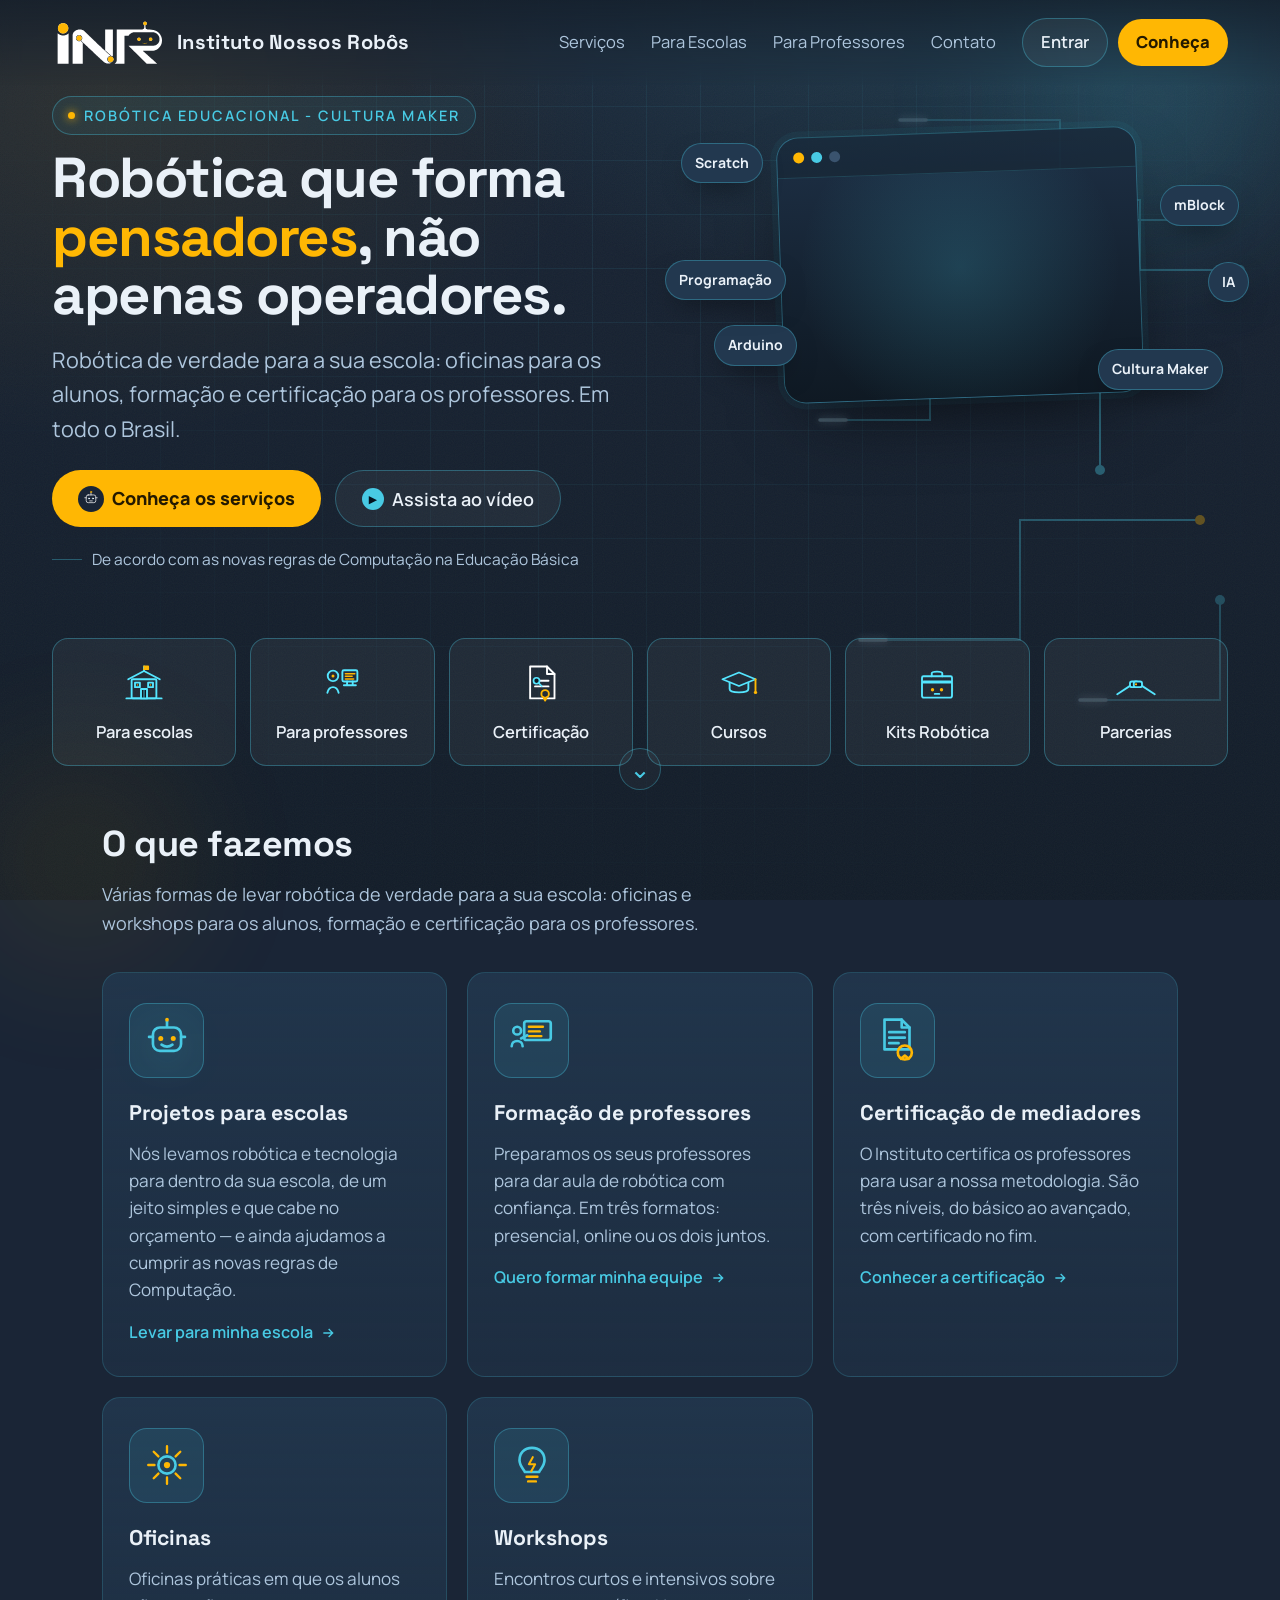
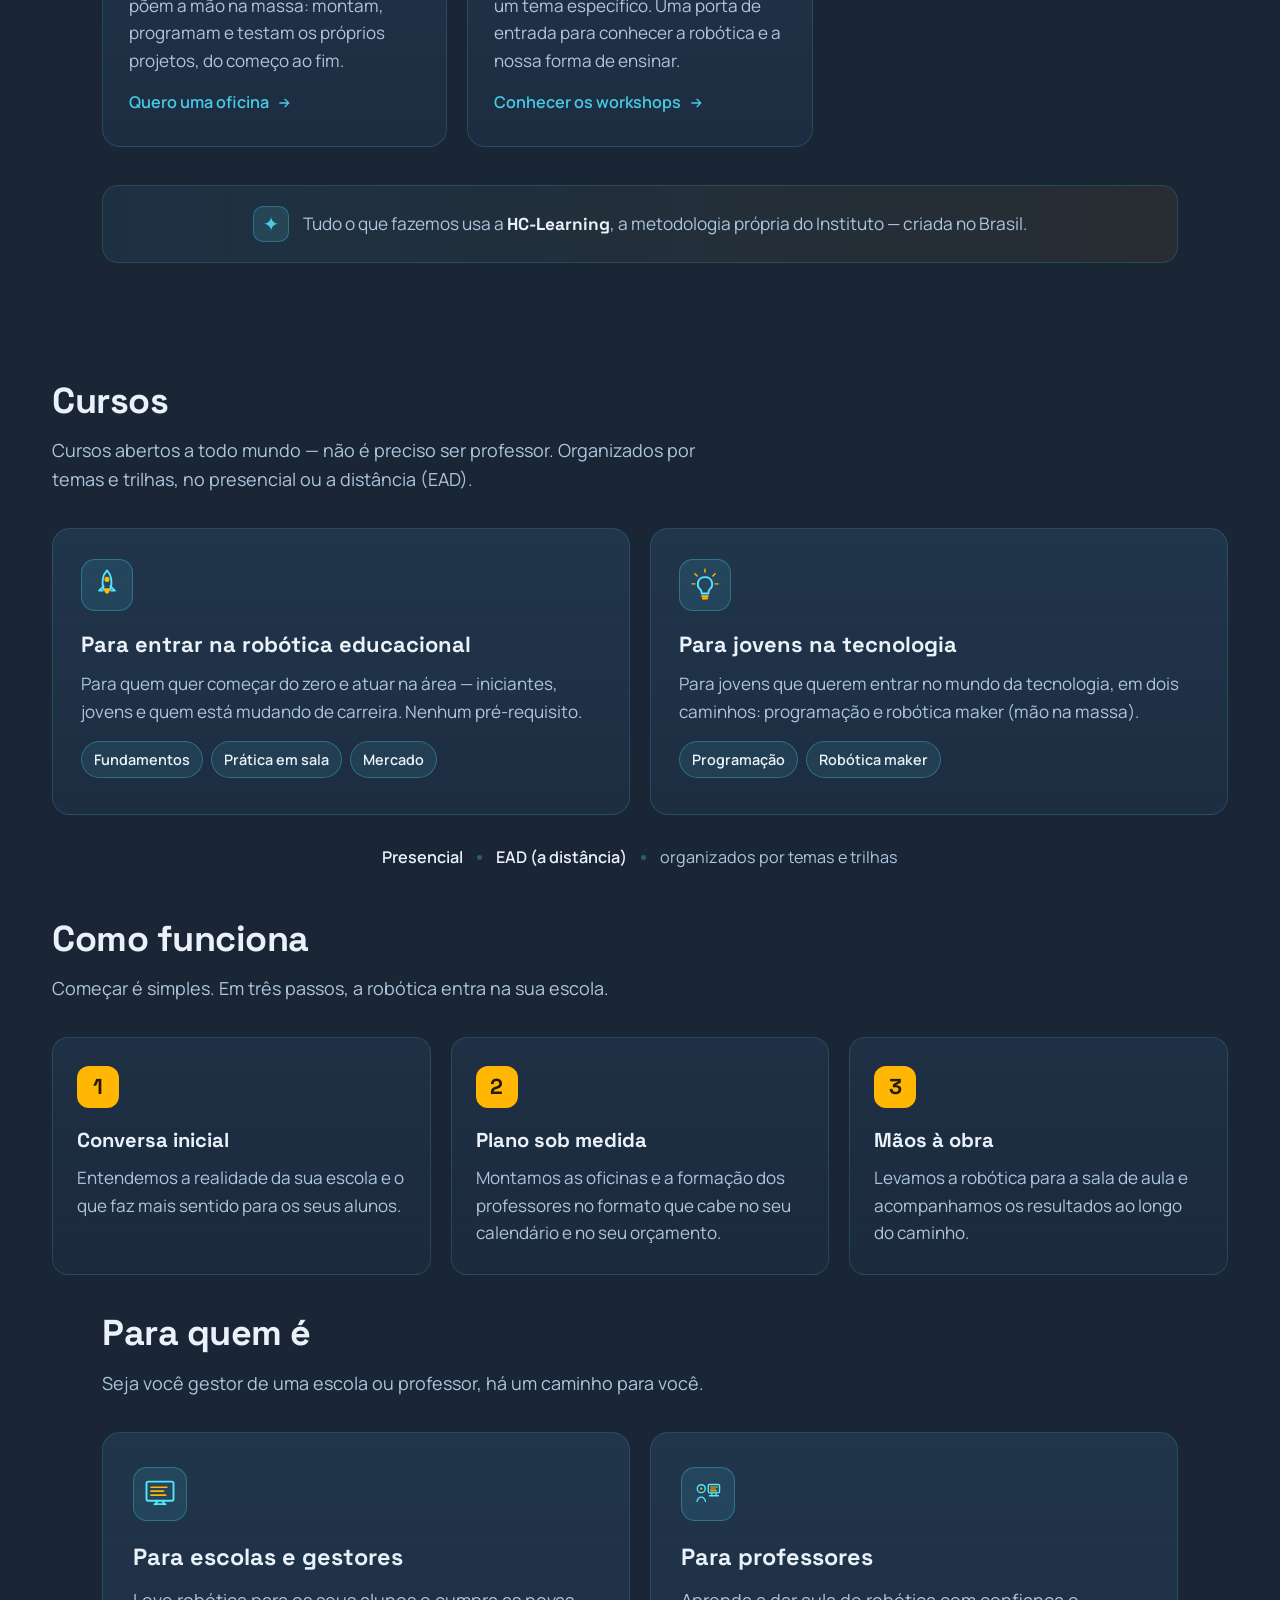
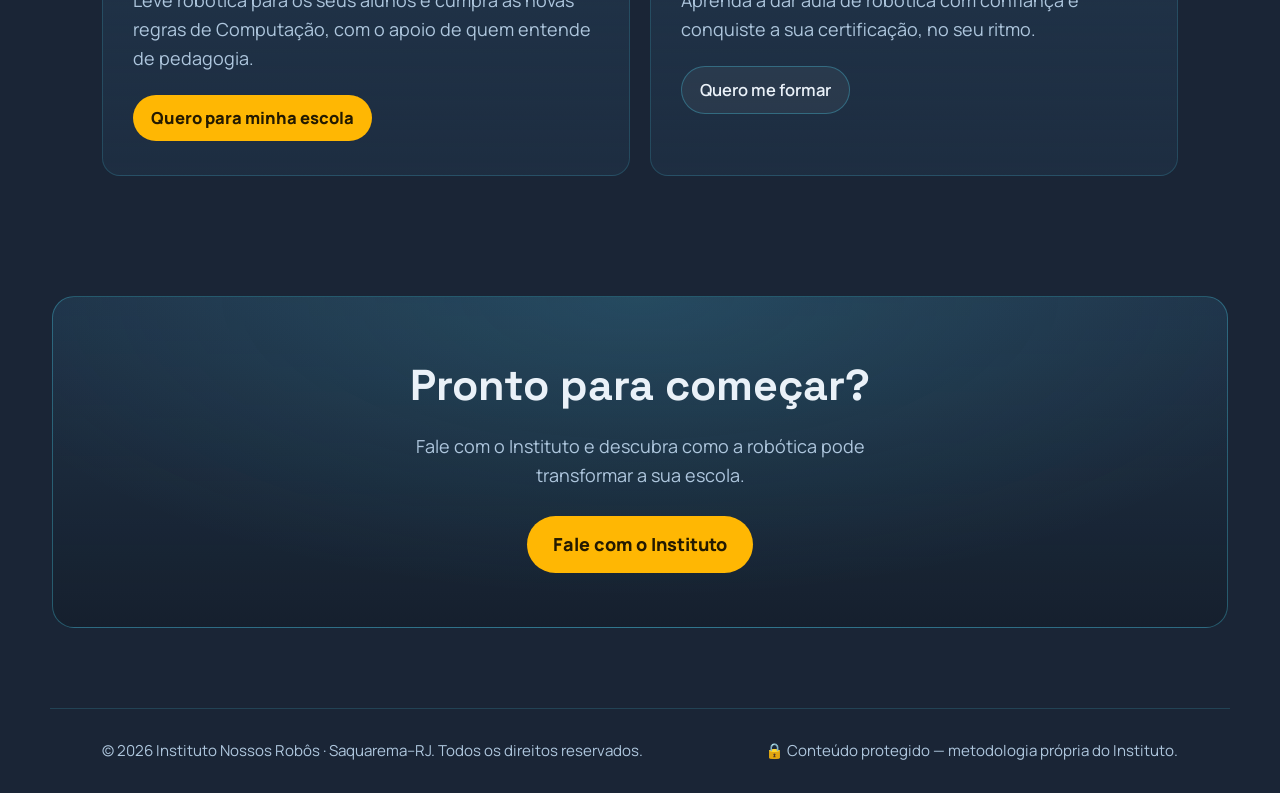
==== home.html @ 6fdb22b0 "Add files via upload" ====
<!DOCTYPE html>
<html lang="pt-BR">
<head>
<meta charset="utf-8">
<meta name="viewport" content="width=device-width, initial-scale=1">

<!--
  ===========================================================================
  INSTITUTO NOSSOS ROBÔS — PÁGINA INICIAL (HERO)
  Arquivo: 2026-05-28_home_v1.html  ·  (antiga index, agora HOME)  ·  camada ABERTA (indexável pelo Google)
  ---------------------------------------------------------------------------
  NOVIDADES DESTA VERSÃO:
  • CSS externo: a aparência vem de assets/estilo.css (mude lá, muda em todas).
  • SEO on-page completo (title, description, Open Graph, dados estruturados).

  >>> DOMÍNIO: troque "institutonossosrobos.com.br" pelo seu domínio real,
      caso seja outro. Ele aparece nas tags canônica, Open Graph e nos dados
      estruturados (procure por "institutonossosrobos.com.br").

  PARA FUNCIONAR: mantenha a pasta "assets" (com estilo.css e os vídeos/imagens)
  na mesma pasta desta página.
  ===========================================================================
-->

<!-- ===== SEO básico ===== -->
<title>Robótica educacional para escolas — Instituto Nossos Robôs</title>
<meta name="description" content="Robótica educacional para escolas na Região dos Lagos (Saquarema–RJ) e em todo o Brasil: oficinas para os alunos, formação e certificação para os professores.">
<link rel="canonical" href="https://institutonossosrobos.com.br/home.html">
<meta name="robots" content="index, follow">

<!-- ===== Open Graph (compartilhamento em WhatsApp, Facebook, etc.) ===== -->
<meta property="og:type" content="website">
<meta property="og:site_name" content="Instituto Nossos Robôs">
<meta property="og:title" content="Robótica educacional para escolas — Instituto Nossos Robôs">
<meta property="og:description" content="Oficinas para os alunos, formação e certificação para os professores. Em todo o Brasil.">
<meta property="og:url" content="https://institutonossosrobos.com.br/home.html">
<meta property="og:locale" content="pt_BR">
<meta property="og:image" content="https://institutonossosrobos.com.br/assets/og-image.jpg">
<meta name="twitter:card" content="summary_large_image">

<!-- ===== Fontes ===== -->
<link rel="preconnect" href="https://fonts.googleapis.com">
<link rel="preconnect" href="https://fonts.gstatic.com" crossorigin>
<link href="https://fonts.googleapis.com/css2?family=Space+Grotesk:wght@500;700&family=Manrope:wght@400;500;600;700&display=swap" rel="stylesheet">

<!-- ===== Folha de estilo central (externa) ===== -->

<!-- ===== Dados estruturados (ajuda o Google a entender o Instituto) ===== -->
<script type="application/ld+json">
{
  "@context": "https://schema.org",
  "@type": "EducationalOrganization",
  "name": "Instituto Nossos Robôs",
  "url": "https://institutonossosrobos.com.br/home.html",
  "description": "Robótica educacional para escolas: oficinas para alunos, formação e certificação para professores.",
  "founder": { "@type": "Person", "name": "Carlos Alexandre de Figueiredo" },
  "address": {
    "@type": "PostalAddress",
    "addressLocality": "Saquarema",
    "addressRegion": "RJ",
    "addressCountry": "BR"
  },
  "areaServed": "BR"
}
</script>
<style>
/* ===========================================================================
   INSTITUTO NOSSOS ROBÔS — FOLHA DE ESTILO CENTRAL (estilo.css)
   ---------------------------------------------------------------------------
   IDENTIDADE VISUAL OFICIAL (definida em 2026-05-22):
   • Paleta "Acolhimento Pedagógico & Inovação" — regra 60-30-10:
       60% fundo .......... Azul Sereno    #1A2536
       30% estrutura ...... Azul Turquesa  #48CAE4  (painéis derivados em #22384F)
       10% destaque/CTA ... Ouro/Calêndula #FFB703
   • Fontes: Space Grotesk (títulos) + Manrope (texto)
   • Texto base: 18px

   Este arquivo controla a aparência de TODAS as páginas.
   Para mudar a identidade do site inteiro, edite AQUI.
   Cada página deve incluir no <head>:  <link rel="stylesheet" href="assets/estilo.css">
   (mantenha a página e a pasta "assets" juntas para funcionar offline.)
   =========================================================================== */

:root{
  --bg:#1A2536;          /* 60% fundo  */
  --bg-2:#131d29;        /* fundo mais profundo (gradiente/rodapé) */
  --panel:#22384F;       /* 30% estrutura: barras, cartões, ícones */
  --surface:rgba(255,255,255,.05);
  --line:rgba(72,202,228,.18);
  --line-strong:rgba(72,202,228,.34);
  --text:#EAF1F8;
  --muted:#AEC6DD;
  --turq:#48CAE4;        /* turquesa (acento/estrutura) */
  --turq-deep:#2BA6CC;   /* turquesa mais fundo (gradientes) */
  --ouro:#FFB703;        /* 10% destaque/CTA */
  --accent:var(--turq);  /* acento geral = turquesa */
  --maxw:1180px;
  --font-display:"Space Grotesk",ui-sans-serif,system-ui,"Segoe UI",sans-serif;
  --font-body:"Manrope",ui-sans-serif,system-ui,"Segoe UI",sans-serif;
}
html{scroll-behavior:smooth;font-size:112.5%}   /* base 18px */
*{box-sizing:border-box;margin:0;padding:0}
body{font-family:var(--font-body);background:var(--bg);color:var(--text);
  line-height:1.6;-webkit-font-smoothing:antialiased;overflow-x:hidden}
a{color:inherit;text-decoration:none}
::selection{background:var(--turq);color:#04121f}

/* ---------- atmosfera de fundo ---------- */
.bg-fx{position:fixed;inset:0;z-index:-2;overflow:hidden;background:
    radial-gradient(1100px 700px at 78% -10%, rgba(72,202,228,.16), transparent 60%),
    radial-gradient(900px 600px at 8% 12%, rgba(255,183,3,.08), transparent 55%),
    linear-gradient(180deg,var(--bg),var(--bg-2))}
.bg-fx::before{content:"";position:absolute;inset:-2px;
  background-image:linear-gradient(var(--line) 1px,transparent 1px),
                   linear-gradient(90deg,var(--line) 1px,transparent 1px);
  background-size:54px 54px;
  -webkit-mask-image:radial-gradient(circle at 50% 28%,#000 0%,transparent 78%);
          mask-image:radial-gradient(circle at 50% 28%,#000 0%,transparent 78%);
  opacity:.5}
.orb{position:fixed;border-radius:50%;filter:blur(70px);z-index:-1;opacity:.45;
  animation:float 16s ease-in-out infinite}
.orb.a{width:380px;height:380px;background:radial-gradient(circle,rgba(72,202,228,.5),transparent 70%);top:-90px;right:-60px}
.orb.b{width:320px;height:320px;background:radial-gradient(circle,rgba(255,183,3,.28),transparent 70%);bottom:-120px;left:-80px;animation-delay:-6s}
@keyframes float{0%,100%{transform:translateY(0)}50%{transform:translateY(26px)}}
.grain{position:fixed;inset:0;z-index:-1;pointer-events:none;opacity:.04;
  background-image:url("data:image/svg+xml;utf8,<svg xmlns='http://www.w3.org/2000/svg' width='120' height='120'><filter id='n'><feTurbulence type='fractalNoise' baseFrequency='0.9' numOctaves='2'/></filter><rect width='100%25' height='100%25' filter='url(%23n)'/></svg>")}

/* ---------- traço gráfico autoral: MESCLA A+B (placa PCB + nós acesos pulsando) ---------- */
.circuit{position:fixed;inset:0;z-index:-1;pointer-events:none;overflow:hidden}
.circuit svg{position:absolute;inset:0;width:100%;height:100%;opacity:.42;
  -webkit-mask-image:radial-gradient(1200px 800px at 88% 45%,#000,transparent 70%);
          mask-image:radial-gradient(1200px 800px at 88% 45%,#000,transparent 70%)}
/* feixe (laser) percorrendo as trilhas do circuito */
.circuit .beam path{stroke-dasharray:26 1200;stroke-dashoffset:0;animation:beamRun 3.6s linear infinite}
@keyframes beamRun{from{stroke-dashoffset:0}to{stroke-dashoffset:-1226}}
.circuit .beam .b2{animation-duration:4.2s;animation-delay:-1s}
.circuit .beam .b3{animation-duration:3.2s;animation-delay:-2s}
.circuit .beam .b4{animation-duration:4.6s;animation-delay:-.5s}
.circuit .beam .b5{animation-duration:3.8s;animation-delay:-2.5s}
.circuit .beam .b6{animation-duration:3s;animation-delay:-1.5s}

/* ---------- header ---------- */
header{position:fixed;top:0;left:0;right:0;z-index:50;gap:12px 14px;flex-wrap:wrap;
  display:flex;align-items:center;
  padding:18px clamp(18px,5vw,52px);
  backdrop-filter:blur(10px);background:linear-gradient(180deg,rgba(19,29,41,.72),transparent)}
.brand{order:1;display:flex;align-items:center;gap:11px;min-width:0;font-family:var(--font-display);
  font-weight:700;letter-spacing:.3px;font-size:1.05rem}
.brand .mark{width:30px;height:30px;border-radius:8px;position:relative;flex:0 0 auto;
  background:conic-gradient(from 200deg,var(--turq),var(--ouro),var(--turq));
  box-shadow:0 0 18px rgba(72,202,228,.5)}
.brand .mark::after{content:"";position:absolute;inset:6px;border-radius:4px;background:var(--bg)}
.brand .mark::before{content:"";position:absolute;inset:11px;border-radius:50%;background:var(--turq);z-index:1}
/* logos iNR — cabeçalho (compacto, só o monograma) + hero (completo) */
.inr-logo{overflow:hidden}
.brand-logo{height:48px;width:auto;display:block}
.brand-name{order:2;font-family:var(--font-display);font-weight:700;letter-spacing:.3px;font-size:1.12rem;color:var(--text);white-space:nowrap}
.inr-logo .eye{transform-box:fill-box;transform-origin:center;animation:eyeBlink 4.5s ease-in-out infinite}
@keyframes eyeBlink{0%,92%,100%{transform:scaleY(1)}96%{transform:scaleY(.08)}}
.inr-logo .i-dot{animation:iDotPulse 2.6s ease-in-out infinite}
@keyframes iDotPulse{0%,100%{fill:#FFB703}50%{fill:#FFFFFF}}
nav{order:3;margin-left:auto;display:flex;align-items:center;gap:26px}
nav a.link{font-size:.92rem;color:var(--muted);transition:color .2s}
nav a.link:hover{color:var(--text)}
.btn{font-family:var(--font-body);font-weight:600;font-size:.92rem;cursor:pointer;
  border:1px solid var(--line-strong);background:var(--surface);color:var(--text);
  padding:10px 18px;border-radius:999px;transition:.22s;display:inline-flex;align-items:center;gap:8px}
.btn:hover{border-color:var(--turq);box-shadow:0 0 0 3px rgba(72,202,228,.12);transform:translateY(-1px)}
.btn.primary{background:var(--ouro);border:none;color:#241a00;font-weight:800}
.btn.primary:hover{box-shadow:0 8px 30px rgba(255,183,3,.4)}
/* clique: sem o realce azul do toque (Android) — o botão apenas afunda */
a,.btn,.fc-link,button{-webkit-tap-highlight-color:transparent}
.btn:active{transform:translateY(2px) scale(.99);box-shadow:none}
.btn.primary:active{transform:translateY(2px) scale(.99);box-shadow:0 4px 14px rgba(255,183,3,.28)}
.nav-cta{display:flex;gap:10px;align-items:center}
.menu-links{display:flex;gap:26px;align-items:center}

/* ---------- hero ---------- */
.hero{position:relative;display:flex;align-items:center;
  padding:130px clamp(18px,5vw,52px) 70px;overflow:hidden}
.hero-video-wrap{position:absolute;inset:0;z-index:-1;overflow:hidden}
#bgVideo{position:absolute;inset:0;width:100%;height:100%;object-fit:cover;opacity:.3}
.hero-video-wrap::after{content:"";position:absolute;inset:0;
  background:linear-gradient(90deg,var(--bg) 8%,rgba(26,37,54,.55) 55%,rgba(26,37,54,.2))}
.hero-inner{max-width:var(--maxw);margin:0 auto;width:100%;
  display:grid;grid-template-columns:1.05fr .95fr;gap:48px;align-items:center}
.hero-copy{min-width:0}
.eyebrow{display:inline-flex;align-items:center;gap:9px;font-size:.8rem;font-weight:600;
  letter-spacing:.14em;text-transform:uppercase;color:var(--turq);
  border:1px solid var(--line-strong);padding:7px 15px;border-radius:999px;background:rgba(72,202,228,.07)}
.eyebrow .dot{width:7px;height:7px;border-radius:50%;background:var(--ouro);box-shadow:0 0 10px var(--ouro)}
h1{font-family:var(--font-display);font-weight:700;line-height:1.04;
  font-size:clamp(2.5rem,6.4vw,5rem);letter-spacing:-1.5px;margin:22px 0 0;max-width:15ch}
h1 .grad{color:var(--ouro);animation:wordPulse 2.8s ease-in-out infinite}
@keyframes wordPulse{0%,100%{color:#FFFFFF}50%{color:var(--ouro)}}
.sub{margin-top:22px;max-width:54ch;font-size:clamp(1.05rem,1.7vw,1.2rem);color:var(--muted)}
.hero-cta{margin-top:34px;display:flex;flex-wrap:wrap;gap:14px}
.btn.lg{padding:14px 26px;font-size:1rem}
.play-ic{width:22px;height:22px;border-radius:50%;background:var(--turq);color:#04121f;
  display:grid;place-items:center;font-size:.6rem}
.trust{margin-top:20px;display:flex;align-items:center;gap:10px;color:var(--muted);font-size:.86rem}
.trust .ln{width:30px;height:1px;background:var(--line-strong)}

/* chips de público (substância sob o CTA) */
/* cartões de ícone (ícone grande centralizado + rótulo embaixo) — ref. anexo */
.hero-chips{margin-top:28px;display:grid;grid-template-columns:repeat(3,1fr);gap:14px;max-width:560px}
.chip{display:flex;flex-direction:column;align-items:center;justify-content:center;gap:12px;text-align:center;
  font-size:.92rem;font-weight:600;color:var(--text);overflow-wrap:break-word;hyphens:auto;
  background:var(--surface);border:1px solid var(--line-strong);padding:20px 14px;border-radius:16px;transition:.24s}
.chip:hover{transform:translateY(-3px);border-color:var(--turq);box-shadow:0 16px 40px -24px rgba(72,202,228,.5)}
.chip svg{width:48px;height:48px;flex:0 0 auto;transition:transform .28s ease;overflow:visible}
.chip:hover svg{transform:translateY(-3px)}
.btn .bi{width:20px;height:20px;flex:0 0 auto}
.btn.primary .bi{width:26px;height:26px;padding:4px;border-radius:50%;background:#1A2536;
  transition:transform .3s ease}
.btn.primary:hover .bi{transform:rotate(-6deg) scale(1.06)}

/* entrada suave (pop em cascata) */
@keyframes iconPop{from{opacity:0;transform:translateY(8px) scale(.85)}to{opacity:1;transform:none}}
.chip svg{animation:iconPop .6s cubic-bezier(.2,.7,.2,1) both}
.chip:nth-child(2) svg{animation-delay:.1s}
.chip:nth-child(3) svg{animation-delay:.2s}
.chip:nth-child(4) svg{animation-delay:.3s}

/* animações internas dos ícones */
.ic-escola .door{transform-box:view-box;transform-origin:112px 185px;animation:doorSwing 4.5s ease-in-out infinite}
@keyframes doorSwing{0%,22%{transform:scaleX(1)}48%,58%{transform:scaleX(.12)}86%,100%{transform:scaleX(1)}}
.ic-prof .scrl{animation:scrnBlink 2.4s ease-in-out infinite}
.ic-prof .s2{animation-delay:.4s} .ic-prof .s3{animation-delay:.8s}
@keyframes scrnBlink{0%,100%{opacity:.2}50%{opacity:1}}
.ic-cert .lupa{transform-box:view-box;animation:lupaPan 4s ease-in-out infinite}
@keyframes lupaPan{0%{transform:translate(0,0)}50%{transform:translate(34px,26px)}100%{transform:translate(0,0)}}
.ic-cursos .tassel{transform-box:view-box;transform-origin:216px 108px;animation:tasselSwing 3s ease-in-out infinite}
@keyframes tasselSwing{0%,100%{transform:rotate(7deg)}50%{transform:rotate(-7deg)}}
.ic-kit .kit-lid{transform-box:view-box;transform-origin:48px 122px;animation:lidOpen 2.6s ease-in-out infinite}
@keyframes lidOpen{0%,100%{transform:rotate(0deg)}45%,60%{transform:rotate(-26deg)}}
.ic-shake .hand-l{transform-box:view-box;animation:shakeL 2.2s ease-in-out infinite}
.ic-shake .hand-r{transform-box:view-box;animation:shakeR 2.2s ease-in-out infinite}
@keyframes shakeL{0%,100%{transform:translateX(-16px)}45%,60%{transform:translateX(0)}}
@keyframes shakeR{0%,100%{transform:translateX(16px)}45%,60%{transform:translateX(0)}}

/* visual da hero (device estilizado + etiquetas flutuantes) */
.hero-visual{position:relative;display:grid;place-items:center;min-width:0;min-height:360px}
.hero-visual .screen{width:min(360px,86%);border-radius:22px;border:1px solid var(--line-strong);
  background:linear-gradient(180deg,rgba(34,56,79,.92),rgba(19,29,41,.88));overflow:hidden;transform:rotate(-2deg);
  box-shadow:0 30px 80px -30px rgba(0,0,0,.7),0 0 0 6px rgba(72,202,228,.05)}
.screen-top{display:flex;gap:7px;padding:14px 16px;border-bottom:1px solid var(--line);background:rgba(0,0,0,.22)}
.dotr{width:11px;height:11px;border-radius:50%;background:#3a536e}
.dotr:nth-child(1){background:var(--ouro)} .dotr:nth-child(2){background:var(--turq)}
.screen-body{padding:32px 26px;display:grid;gap:24px;place-items:center}
.robot{font-size:5rem;line-height:1;filter:drop-shadow(0 12px 26px rgba(72,202,228,.35))}
.bars{width:100%;display:grid;gap:12px}
.bar{height:12px;border-radius:99px;background:rgba(255,255,255,.07);overflow:hidden}
.bar span{display:block;height:100%;border-radius:99px;background:linear-gradient(90deg,var(--turq),var(--ouro))}
.float-chip{position:absolute;animation:float 7s ease-in-out infinite}
.fc-link{display:inline-block;font-size:.78rem;font-weight:700;padding:8px 13px;border-radius:99px;
  background:var(--panel);border:1px solid var(--line-strong);color:var(--text);text-decoration:none;
  box-shadow:0 12px 30px -12px rgba(0,0,0,.6);
  transition:transform .12s ease, box-shadow .25s ease, border-color .25s ease, background .25s ease, color .25s ease}
.fc-link:hover{border-color:var(--turq);color:#fff;background:var(--surface);
  box-shadow:0 0 0 1px var(--turq), 0 0 18px 3px rgba(72,202,228,.55)}
.fc-link:active{transform:translateY(3px) scale(.97);box-shadow:0 4px 10px -6px rgba(0,0,0,.6)}
.float-chip.c-a{top:4%;left:-2%}
.float-chip.c-b{bottom:12%;left:4%;animation-delay:-2.5s}
.float-chip.c-c{top:20%;right:-2%;animation-delay:-4.5s}
.float-chip.c-d{bottom:3%;right:1%;animation-delay:-1.2s}
.float-chip.c-e{top:48%;left:-5%;animation-delay:-3.6s}
.float-chip.c-f{bottom:36%;right:-4%;animation-delay:-5.5s}

/* vídeo dentro do retângulo (mudo/loop + botão com som) */
.screen-stage{position:relative;aspect-ratio:16/10;display:grid;place-items:center;overflow:hidden;
  background:radial-gradient(160px 160px at 50% 42%,rgba(72,202,228,.18),transparent),linear-gradient(180deg,#1b2c40,#0f1923)}
.hero-vid{position:absolute;inset:0;width:100%;height:100%;object-fit:cover}
.vid-fallback{position:absolute;z-index:1;color:var(--muted);font-size:.85rem;font-weight:600}
.vid-play{position:relative;z-index:2;width:64px;height:64px;border-radius:50%;border:none;cursor:pointer;
  background:var(--ouro);color:#241a00;font-size:1.25rem;display:grid;place-items:center;
  box-shadow:0 10px 30px -8px rgba(255,183,3,.6);transition:transform .2s}
.vid-play:hover{transform:scale(1.08)}

/* seta de rolar */
.scroll-cue{position:absolute;left:50%;bottom:16px;transform:translateX(-50%);
  width:42px;height:42px;border-radius:50%;border:1px solid var(--line-strong);
  display:grid;place-items:center;color:var(--turq);font-size:1.4rem;background:rgba(255,255,255,.03);
  animation:bob 1.8s ease-in-out infinite}
@keyframes bob{0%,100%{transform:translate(-50%,0)}50%{transform:translate(-50%,7px)}}

/* ---------- serviços ---------- */
.services{position:relative;max-width:var(--maxw);margin:0 auto;
  padding:10px clamp(18px,5vw,52px) 90px}
.services h2{font-family:var(--font-display);font-weight:700;font-size:clamp(1.4rem,3vw,2rem);
  letter-spacing:-.5px;margin-bottom:6px}
.services .lead{color:var(--muted);margin-bottom:34px;max-width:60ch}
.cards{display:grid;gap:20px;grid-template-columns:repeat(3,1fr)}
.card{position:relative;border:1px solid var(--line);border-radius:18px;
  background:linear-gradient(180deg,rgba(34,56,79,.85),rgba(34,56,79,.45));
  padding:30px 26px;overflow:hidden;transition:.28s}
.card::before{content:"";position:absolute;inset:0 0 auto 0;height:2px;
  background:linear-gradient(90deg,transparent,var(--turq),transparent);opacity:0;transition:.3s}
.card:hover{transform:translateY(-6px);border-color:var(--line-strong);
  box-shadow:0 24px 60px -28px rgba(72,202,228,.45)}
.card:hover::before{opacity:1}
.card .ic{width:75px;height:75px;border-radius:18px;display:grid;place-items:center;margin-bottom:18px;
  background:rgba(72,202,228,.10);border:1px solid var(--line-strong)}
.card .ic svg{width:50px;height:50px;display:block;overflow:visible}
/* robô <-> placa de circuito (alterna) */
.ic-robot .robot{animation:swapRobot 5s ease-in-out infinite}
.ic-robot .board{opacity:0;animation:swapBoard 5s ease-in-out infinite}
@keyframes swapRobot{0%,42%{opacity:1}50%,92%{opacity:0}100%{opacity:1}}
@keyframes swapBoard{0%,42%{opacity:0}50%,92%{opacity:1}100%{opacity:0}}
.ic-robot .eyes{transform-box:fill-box;transform-origin:center;animation:svcBlink 5s ease-in-out infinite}
@keyframes svcBlink{0%,18%,38%,100%{transform:scaleY(1)}28%{transform:scaleY(.1)}}
/* formação: escreve, apaga, reescreve */
.ic-teacher .ln, .ic-lousa .ln{stroke-dasharray:30;stroke-dashoffset:0;animation:writeLine 4.5s ease-in-out infinite}
.ic-teacher .l2, .ic-lousa .l2{animation-delay:.5s}
.ic-teacher .l3, .ic-lousa .l3{animation-delay:1s}
@keyframes writeLine{0%{stroke-dashoffset:30}30%{stroke-dashoffset:0}70%{stroke-dashoffset:0}80%,100%{stroke-dashoffset:-30}}
/* certificação: selo troca ouro <-> branco */
.ic-cert2 .seal *{animation:sealColor 2.4s ease-in-out infinite}
@keyframes sealColor{0%,100%{stroke:#FFB703}50%{stroke:#FFFFFF}}
.card h3{font-family:var(--font-display);font-weight:700;font-size:1.18rem;margin-bottom:10px}
.card p{color:var(--muted);font-size:.95rem}
.card .more{margin-top:16px;display:inline-flex;align-items:center;gap:7px;color:var(--turq);
  font-weight:600;font-size:.9rem}
.card .more svg{transition:transform .2s}
.card:hover .more svg{transform:translateX(4px)}

/* ---------- selo (metodologia como assinatura, nunca como produto) ---------- */
.seal{margin-top:38px;display:flex;align-items:center;justify-content:center;gap:14px;
  text-align:center;flex-wrap:wrap;padding:20px 24px;border:1px solid var(--line);border-radius:16px;
  background:linear-gradient(90deg,rgba(72,202,228,.07),rgba(255,183,3,.06));color:var(--muted);font-size:.96rem}
.seal b{color:var(--text);font-family:var(--font-display);font-weight:700}
.seal .badge{width:36px;height:36px;border-radius:10px;display:grid;place-items:center;flex:0 0 auto;
  background:rgba(72,202,228,.14);border:1px solid var(--line-strong);color:var(--turq);font-size:1.1rem}

/* ---------- footer ---------- */
footer{border-top:1px solid var(--line);padding:30px clamp(18px,5vw,52px);
  display:flex;flex-wrap:wrap;gap:14px;justify-content:space-between;align-items:center;
  color:var(--muted);font-size:.84rem;max-width:var(--maxw);margin:0 auto}
footer .lock{display:inline-flex;align-items:center;gap:7px}

/* ---------- modal vídeo ---------- */
.modal{position:fixed;inset:0;z-index:100;display:none;place-items:center;
  background:rgba(10,16,24,.84);backdrop-filter:blur(6px);padding:24px}
.modal.open{display:grid;animation:fade .25s ease}
@keyframes fade{from{opacity:0}to{opacity:1}}
.modal-box{width:min(900px,100%);aspect-ratio:16/9;border-radius:16px;overflow:hidden;
  border:1px solid var(--line-strong);background:#000;position:relative;
  box-shadow:0 30px 80px -20px rgba(0,0,0,.7)}
.modal-box iframe,.modal-box video{width:100%;height:100%;border:0;display:block}
.vid-placeholder{position:absolute;inset:0;display:grid;place-items:center;text-align:center;
  color:var(--muted);background:
    radial-gradient(600px 300px at 50% 0,rgba(72,202,228,.18),transparent),var(--bg-2);padding:24px}
.vid-placeholder .pic{width:64px;height:64px;border-radius:50%;background:rgba(72,202,228,.16);
  border:1px solid var(--line-strong);display:grid;place-items:center;margin:0 auto 14px;font-size:1.4rem}
.modal-close{position:absolute;top:-46px;right:0;background:var(--surface);border:1px solid var(--line-strong);
  color:var(--text);width:38px;height:38px;border-radius:50%;cursor:pointer;font-size:1.1rem}
.modal-close:hover{border-color:var(--turq)}

/* ---------- reveal ---------- */
.reveal{opacity:0;transform:translateY(22px);animation:rise .8s cubic-bezier(.2,.7,.2,1) forwards}
@keyframes rise{to{opacity:1;transform:none}}
.d1{animation-delay:.05s}.d2{animation-delay:.16s}.d3{animation-delay:.28s}
.d4{animation-delay:.4s}.d5{animation-delay:.52s}.d6{animation-delay:.64s}

/* ---------- como funciona (passos) ---------- */
.band{position:relative;padding:20px clamp(18px,5vw,52px)}
.band-inner{max-width:var(--maxw);margin:0 auto}
.band h2{font-family:var(--font-display);font-weight:700;font-size:clamp(1.4rem,3vw,2rem);letter-spacing:-.5px;margin-bottom:6px}
.band .lead{color:var(--muted);margin-bottom:34px;max-width:60ch}
.steps{display:grid;gap:20px;grid-template-columns:repeat(3,1fr)}
.step{position:relative;border:1px solid var(--line);border-radius:16px;
  background:linear-gradient(180deg,rgba(34,56,79,.6),rgba(34,56,79,.28));padding:28px 24px}
.step .num{display:inline-grid;place-items:center;width:42px;height:42px;border-radius:12px;
  font-family:var(--font-display);font-weight:700;font-size:1.2rem;color:#241a00;background:var(--ouro);margin-bottom:16px}
.step h3{font-family:var(--font-display);font-weight:700;font-size:1.12rem;margin-bottom:8px}
.step p{color:var(--muted);font-size:.95rem}

/* ---------- dois caminhos ---------- */
.paths{display:grid;gap:20px;grid-template-columns:repeat(2,1fr)}
.path{border:1px solid var(--line);border-radius:18px;
  background:linear-gradient(180deg,rgba(34,56,79,.85),rgba(34,56,79,.45));padding:34px 30px;transition:.28s}
.path:hover{transform:translateY(-5px);border-color:var(--line-strong);box-shadow:0 24px 60px -28px rgba(72,202,228,.4)}
.path .ic{width:54px;height:54px;border-radius:14px;display:grid;place-items:center;margin-bottom:18px;
  background:rgba(72,202,228,.12);border:1px solid var(--line-strong);font-size:1.5rem}
.path h3{font-family:var(--font-display);font-weight:700;font-size:1.3rem;margin-bottom:10px}
.path p{color:var(--muted);margin-bottom:22px}

/* ---------- chamada final ---------- */
.cta-final{padding:30px clamp(18px,5vw,52px) 80px}
.cta-box{max-width:var(--maxw);margin:0 auto;text-align:center;border-radius:22px;padding:54px 28px;
  border:1px solid var(--line-strong);
  background:radial-gradient(700px 300px at 50% 0,rgba(72,202,228,.16),transparent),
             linear-gradient(180deg,rgba(34,56,79,.7),rgba(19,29,41,.6))}
.cta-box h2{font-family:var(--font-display);font-weight:700;font-size:clamp(1.6rem,3.5vw,2.4rem);margin-bottom:12px}
.cta-box p{color:var(--muted);max-width:48ch;margin:0 auto 26px}

/* ---------- cursos (caminhos + modalidade) ---------- */
.courses{display:grid;gap:20px;grid-template-columns:repeat(2,1fr)}
.course{position:relative;border:1px solid var(--line);border-radius:18px;
  background:linear-gradient(180deg,rgba(34,56,79,.85),rgba(34,56,79,.45));padding:30px 28px;transition:.28s}
.course:hover{transform:translateY(-5px);border-color:var(--line-strong);box-shadow:0 24px 60px -28px rgba(72,202,228,.4)}
.course .ic{width:52px;height:52px;border-radius:14px;display:grid;place-items:center;margin-bottom:16px;
  background:rgba(72,202,228,.12);border:1px solid var(--line-strong);font-size:1.45rem}
.course .ic svg, .path .ic svg{width:36px;height:36px;display:block;overflow:visible}
/* foguete: chama tremula + leve sobe-desce */
.ic-rocket{transform-box:fill-box;transform-origin:center;animation:rocketBob 3.4s ease-in-out infinite}
@keyframes rocketBob{0%,100%{transform:translateY(1px)}50%{transform:translateY(-2px)}}
.ic-rocket .flame{transform-box:fill-box;transform-origin:top center;animation:flame .5s ease-in-out infinite alternate}
@keyframes flame{0%{transform:scaleY(.65);opacity:.65}100%{transform:scaleY(1.15);opacity:1}}
/* lâmpada: brilho pulsa */
.ic-bulb .glow{transform-box:fill-box;transform-origin:center;animation:bulbGlow 2.2s ease-in-out infinite}
@keyframes bulbGlow{0%,100%{opacity:.3}50%{opacity:1}}
.course h3{font-family:var(--font-display);font-weight:700;font-size:1.22rem;margin-bottom:8px}
.course p{color:var(--muted);font-size:.95rem;margin-bottom:16px}
.course .tracks{display:flex;flex-wrap:wrap;gap:8px;margin-bottom:6px}
.course .tracks .t{font-size:.8rem;font-weight:600;color:var(--text);background:rgba(72,202,228,.1);
  border:1px solid var(--line-strong);padding:6px 12px;border-radius:999px}
.modes{margin-top:30px;display:flex;align-items:center;justify-content:center;gap:14px;flex-wrap:wrap;
  color:var(--muted);font-size:.9rem}
.modes .m{display:inline-flex;align-items:center;gap:8px;font-weight:600;color:var(--text)}
.modes .sep{width:5px;height:5px;border-radius:50%;background:var(--line-strong)}

@media (min-width:881px){
  .hero-visual{min-height:220px;align-self:start;margin-top:36px}
  .hero{padding-top:96px;padding-bottom:40px}
  .hero-inner{gap:30px 48px;align-items:start;grid-template-areas:"copy visual" "chips chips"}
  .hero-copy{grid-area:copy}
  .hero-visual{grid-area:visual}
  .hero-chips{grid-area:chips;margin-top:36px;grid-template-columns:repeat(6,minmax(0,1fr));max-width:none;width:100%}
  .hero-copy h1{font-size:clamp(2.5rem,4.4vw,3.6rem);margin-top:14px}
  .hero-copy .sub{margin-top:18px}
  .hero-cta{margin-top:24px}
}
@media (max-width:880px){
  .hero{min-height:100svh}
  .menu-links{display:none}
  header{padding:14px 16px}
  .brand-logo{height:42px}
  nav{order:2}
  .brand-name{order:3;flex-basis:100%;width:100%;font-size:1rem;white-space:normal}
  .hero-inner{display:flex;flex-direction:column;gap:0;align-items:stretch}
  .hero-copy{display:contents}
  .hero-copy .eyebrow{order:1;align-self:flex-start}
  .hero-copy h1{order:2}
  .hero-copy .sub{order:3}
  .hero-visual{min-height:280px;order:4;margin:22px 0 4px}
  .hero-copy .hero-cta{order:5}
  .hero-chips{order:6}
  .hero-copy .trust{order:7}
  .hero-chips{max-width:none;grid-template-columns:repeat(2,1fr)}
  .scroll-cue{display:none}
  .cards{grid-template-columns:1fr}
  .courses{grid-template-columns:1fr}
  .steps{grid-template-columns:1fr}
  .paths{grid-template-columns:1fr}
  .hero-video-wrap::after{background:linear-gradient(180deg,rgba(26,37,54,.55),var(--bg))}
}
@media (prefers-reduced-motion:reduce){
  *{animation:none!important;scroll-behavior:auto}
  .reveal{opacity:1;transform:none}
}

/* ============================================================
   PÁGINAS DE CONTEÚDO (ex.: Scratch, Arduino, IA…) — camada aberta
   ============================================================ */
.page{max-width:840px;margin:0 auto;padding:140px 22px 90px;position:relative;z-index:1}
.page .back{display:inline-flex;align-items:center;gap:6px;color:var(--muted);text-decoration:none;font-size:.9rem;margin-bottom:22px}
.page .back:hover{color:var(--turq)}
.page .kicker{display:inline-block;color:var(--turq);font-weight:700;font-size:.8rem;letter-spacing:1px;text-transform:uppercase;margin-bottom:10px}
.page h1{font-family:var(--font-display);font-weight:700;font-size:clamp(2rem,5vw,3rem);line-height:1.1;margin-bottom:14px}
.page .lead{font-size:1.15rem;color:var(--text);margin-bottom:14px;max-width:62ch}
.page h2{font-family:var(--font-display);font-weight:700;font-size:1.4rem;margin:36px 0 12px}
.page p{color:var(--muted);margin-bottom:14px;max-width:66ch}
.page ul{color:var(--muted);margin:0 0 16px 0;padding-left:20px;display:flex;flex-direction:column;gap:8px;max-width:66ch}
.page strong{color:var(--text)}
.callout{margin-top:44px;border:1px solid var(--line-strong);background:var(--surface);border-radius:18px;padding:28px}
.callout h3{font-family:var(--font-display);font-weight:700;font-size:1.22rem;margin-bottom:8px}
.callout p{margin-bottom:16px}
.callout .row{display:flex;flex-wrap:wrap;gap:12px}
.btn.reserved{opacity:.55;cursor:not-allowed;pointer-events:none}
.btn.reserved::after{content:" · em breve";font-weight:500}

</style>
</head>
<body>

<div class="bg-fx"></div>
<div class="circuit" aria-hidden="true">
  <svg viewBox="0 0 1440 900" preserveAspectRatio="xMidYMid slice" fill="none">
    <defs>
      <filter id="beamGlow" x="-60%" y="-60%" width="220%" height="220%">
        <feGaussianBlur stdDeviation="4" result="b"/>
        <feMerge><feMergeNode in="b"/><feMergeNode in="SourceGraphic"/></feMerge>
      </filter>
    </defs>
    <g stroke="#48CAE4" stroke-width="2">
      <path d="M980 120 H1140 V220 H1260"/>
      <path d="M1020 320 H1180 V470"/>
      <path d="M1080 200 H1220 V270 H1320"/>
      <path d="M940 640 H1100 V520 H1280"/>
      <path d="M1160 700 H1300 V600"/>
      <path d="M900 420 H1010 V380"/>
    </g>
    <g class="beam" stroke="#BDF0FF" stroke-width="3.5" stroke-linecap="round" filter="url(#beamGlow)">
      <path class="b1" d="M980 120 H1140 V220 H1260"/>
      <path class="b2" d="M1020 320 H1180 V470"/>
      <path class="b3" d="M1080 200 H1220 V270 H1320"/>
      <path class="b4" d="M940 640 H1100 V520 H1280"/>
      <path class="b5" d="M1160 700 H1300 V600"/>
      <path class="b6" d="M900 420 H1010 V380"/>
    </g>
    <circle cx="1140" cy="220" r="5" fill="#48CAE4" stroke="none"/>
    <circle cx="1260" cy="220" r="5" fill="#FFB703" stroke="none"/>
    <circle cx="1180" cy="470" r="5" fill="#48CAE4" stroke="none"/>
    <circle cx="1320" cy="270" r="5" fill="#48CAE4" stroke="none"/>
    <circle cx="1280" cy="520" r="5" fill="#FFB703" stroke="none"/>
    <circle cx="1300" cy="600" r="5" fill="#48CAE4" stroke="none"/>
    <rect x="1074" y="194" width="12" height="12" fill="#FFB703" stroke="none"/>
    <rect x="1004" y="374" width="12" height="12" fill="#48CAE4" stroke="none"/>
  </svg>
</div>
<div class="orb a"></div><div class="orb b"></div>
<div class="grain"></div>

<header>
  <a href="home.html" class="brand" aria-label="Instituto Nossos Robôs"><svg class="inr-logo brand-logo" viewBox="447 300 690 298" xmlns="http://www.w3.org/2000/svg" role="img" aria-label="Instituto Nossos Robôs"><g id="logo_branco"><polygon fill="white" points="905,722 904,723 901,723 901,738 903,738 903,733 904,732 908,732 910,734 910,735 913,738 915,738 915,737 911,733 911,732 912,731 913,731 915,729 915,726 914,725 914,724 913,723 911,723 910,722" /><polygon fill="white" points="856,722 856,737 857,738 862,738 863,737 869,737 870,736 870,735 871,734 871,733 870,732 870,731 869,731 868,730 870,728 870,725 868,723 867,723 866,722" /><polygon fill="white" points="838,722 836,724 836,726 835,727 835,728 834,729 834,730 833,731 833,732 832,733 832,734 831,735 831,736 830,737 830,738 832,738 832,737 833,736 833,735 834,734 843,734 845,736 845,737 846,738 848,738 848,737 846,735 846,734 845,733 845,732 844,731 844,730 843,729 843,728 842,727 842,726 841,725 841,724 840,723 840,722" /><polygon fill="white" points="777,722 776,723 775,723 774,724 773,724 772,725 772,726 771,727 771,733 772,734 772,735 773,736 774,736 775,737 777,737 778,738 782,738 783,737 784,737 785,736 786,736 788,734 788,733 789,732 789,728 788,727 788,726 785,723 783,723 782,722" /><polygon fill="white" points="747,722 747,738 752,738 753,737 758,737 759,736 760,736 762,734 762,733 763,732 763,728 762,727 762,726 759,723 755,723 754,722" /><polygon fill="white" points="663,722 662,723 662,738 663,738 664,737 664,733 665,732 669,732 671,734 671,735 673,737 674,737 675,738 676,738 676,737 672,733 672,732 673,731 674,731 676,729 676,725 674,723 673,723 672,722 666,722 665,723 664,722" /><polygon fill="white" points="594,722 594,738 596,738 596,727 597,726 601,730 601,731 608,738 609,738 610,737 610,723 609,722 608,722 608,733 607,734 602,729 602,728 597,723 597,722" /><polygon fill="white" points="573,722 572,723 571,723 570,724 569,724 568,725 568,726 567,727 567,733 568,734 568,735 569,736 570,736 571,737 572,737 573,738 578,738 579,737 581,737 584,734 584,733 585,732 585,728 584,727 584,726 581,723 579,723 578,722" /><polygon fill="white" points="785,655 785,697 794,697 795,698 795,684 796,683 813,683 816,686 816,687 823,694 823,695 826,698 833,698 834,697 835,698 836,697 837,698 838,697 837,697 835,695 835,694 823,682 824,681 825,681 826,680 828,680 829,679 830,679 833,676 833,675 834,674 834,672 835,671 835,666 834,665 834,663 832,661 832,660 830,658 829,658 828,657 827,657 826,656 824,656 823,655" /><polygon fill="white" points="1066,654 1065,655 1060,655 1059,656 1058,656 1057,657 1056,657 1055,658 1054,658 1050,662 1050,663 1049,664 1049,670 1050,671 1050,672 1054,676 1055,676 1056,677 1058,677 1059,678 1061,678 1062,679 1068,679 1069,680 1074,680 1075,681 1080,681 1081,682 1083,682 1086,685 1086,687 1083,690 1082,690 1081,691 1076,691 1075,692 1072,692 1071,691 1064,691 1063,690 1060,690 1059,689 1057,689 1056,688 1054,688 1052,686 1051,686 1049,688 1049,689 1046,692 1047,693 1048,693 1049,694 1050,694 1051,695 1053,695 1054,696 1056,696 1057,697 1061,697 1062,698 1083,698 1084,697 1086,697 1087,696 1089,696 1091,694 1092,694 1094,692 1094,691 1095,690 1095,689 1096,688 1096,683 1095,682 1095,681 1094,680 1094,679 1092,677 1091,677 1090,676 1089,676 1088,675 1086,675 1085,674 1081,674 1080,673 1074,673 1073,672 1066,672 1065,671 1062,671 1059,668 1059,665 1062,662 1065,662 1066,661 1075,661 1076,662 1081,662 1082,663 1084,663 1085,664 1088,664 1089,665 1090,665 1091,664 1091,663 1093,661 1093,660 1094,659 1093,659 1092,658 1091,658 1090,657 1088,657 1087,656 1085,656 1084,655 1078,655 1077,654" /><polygon fill="white" points="999,654 998,655 995,655 994,656 991,656 990,657 988,657 986,659 985,659 978,666 978,667 977,668 977,669 976,670 976,674 975,675 975,677 976,678 976,682 977,683 977,684 978,685 978,686 979,687 979,688 984,693 985,693 986,694 987,694 988,695 989,695 990,696 991,696 992,697 995,697 996,698 1001,698 1002,699 1012,699 1013,698 1018,698 1019,697 1022,697 1023,696 1024,696 1025,695 1027,695 1029,693 1030,693 1037,686 1037,685 1038,684 1038,682 1039,681 1039,672 1038,671 1038,669 1037,668 1037,667 1036,666 1036,665 1031,660 1030,660 1028,658 1027,658 1026,657 1024,657 1023,656 1021,656 1020,655 1017,655 1016,654" /><polygon fill="white" points="913,654 912,655 912,673 913,674 913,677 912,678 912,697 913,698 952,698 953,697 957,697 958,696 960,696 961,695 962,695 966,691 966,690 967,689 967,683 966,682 966,681 965,680 965,679 964,678 963,678 962,677 961,677 959,675 963,671 963,669 964,668 964,663 963,662 963,661 959,657 958,657 957,656 955,656 954,655 948,655 947,654 946,654 945,655 914,655" /><polygon fill="white" points="866,654 865,655 861,655 860,656 858,656 857,657 856,657 855,658 854,658 851,661 850,661 848,663 848,664 846,666 846,667 845,668 845,670 844,671 844,681 845,682 845,684 846,685 846,686 847,687 847,688 852,693 853,693 855,695 856,695 857,696 858,696 859,697 861,697 862,698 868,698 869,699 876,699 877,698 882,698 883,697 885,697 886,696 888,696 889,695 890,695 892,693 893,693 897,689 897,688 899,686 899,685 900,684 900,683 901,682 901,671 900,670 900,668 899,667 899,666 897,664 897,663 893,659 892,659 891,658 890,658 889,657 888,657 887,656 885,656 884,655 880,655 879,654" /><polygon fill="white" points="722,654 721,655 718,655 717,656 716,656 715,657 714,657 713,658 712,658 709,661 709,663 708,664 708,670 709,671 709,672 710,673 710,674 711,675 712,675 713,676 714,676 715,677 716,677 717,678 720,678 721,679 725,679 726,680 732,680 733,681 737,681 738,682 739,682 740,683 740,684 741,685 741,687 738,690 737,690 736,691 733,691 732,692 729,692 728,691 722,691 721,690 719,690 718,689 717,689 716,688 715,688 714,687 713,687 712,686 711,686 709,688 709,689 706,692 706,693 708,693 709,694 710,694 711,695 712,695 713,696 715,696 716,697 719,697 720,698 727,698 728,699 733,699 734,698 739,698 740,697 742,697 743,696 744,696 747,693 748,693 748,692 749,691 749,690 750,689 750,681 745,676 744,676 743,675 741,675 740,674 737,674 736,673 731,673 730,672 724,672 723,671 721,671 720,670 719,670 718,669 718,665 721,662 723,662 724,661 731,661 732,662 736,662 737,663 739,663 740,664 742,664 743,665 744,665 746,663 746,662 748,660 748,659 747,658 746,658 745,657 744,657 743,656 741,656 740,655 735,655 734,654" /><polygon fill="white" points="666,654 665,655 662,655 661,656 659,656 658,657 657,657 656,658 655,658 648,665 648,666 647,667 647,669 646,670 646,673 645,674 645,678 646,679 646,683 647,684 647,685 648,686 648,687 649,688 649,689 653,693 654,693 656,695 657,695 658,696 659,696 660,697 662,697 663,698 667,698 668,699 675,699 676,698 681,698 682,697 684,697 685,696 686,696 687,695 688,695 689,694 690,694 696,688 696,687 697,686 697,685 698,684 698,682 699,681 699,672 698,671 698,668 697,667 697,666 695,664 695,663 690,658 689,658 688,657 687,657 686,656 684,656 683,655 680,655 679,654" /><polygon fill="white" points="611,654 610,655 607,655 606,656 604,656 603,657 602,657 597,662 597,664 596,665 596,669 597,670 597,672 601,676 602,676 603,677 604,677 605,678 607,678 608,679 612,679 613,680 620,680 621,681 624,681 625,682 626,682 628,684 628,685 629,686 628,687 628,688 626,690 625,690 624,691 611,691 610,690 607,690 606,689 604,689 603,688 602,688 600,686 598,686 598,687 596,689 596,690 594,692 595,693 596,693 597,694 598,694 599,695 600,695 601,696 603,696 604,697 607,697 608,698 615,698 616,699 619,699 620,698 626,698 627,697 629,697 630,696 631,696 632,695 633,695 637,691 637,689 638,688 638,682 637,681 637,680 633,676 632,676 631,675 629,675 628,674 625,674 624,673 620,673 619,672 613,672 612,671 610,671 609,670 608,670 606,668 606,665 609,662 612,662 613,661 619,661 620,662 624,662 625,663 627,663 628,664 630,664 631,665 632,665 635,662 635,661 637,659 636,659 635,658 634,658 633,657 632,657 631,656 629,656 628,655 622,655 621,654" /><polygon fill="white" points="561,654 560,655 557,655 556,656 554,656 552,658 551,658 548,661 548,663 547,664 547,670 548,671 548,672 552,676 553,676 554,677 555,677 556,678 558,678 559,679 563,679 564,680 571,680 572,681 575,681 579,685 579,687 576,690 575,690 574,691 569,691 568,692 567,691 560,691 559,690 557,690 556,689 555,689 554,688 553,688 552,687 551,687 550,686 549,686 548,687 548,688 545,691 545,693 546,693 547,694 548,694 549,695 551,695 552,696 553,696 554,697 557,697 558,698 565,698 566,699 570,699 571,698 576,698 577,697 579,697 580,696 581,696 582,695 583,695 586,692 586,691 587,690 587,689 588,688 588,682 587,681 587,680 583,676 582,676 581,675 580,675 579,674 576,674 575,673 570,673 569,672 563,672 562,671 559,671 556,668 556,665 559,662 562,662 563,661 569,661 570,662 575,662 576,663 578,663 579,664 581,664 582,665 583,665 583,664 586,661 586,660 587,659 586,658 585,658 584,657 582,657 581,656 579,656 578,655 574,655 573,654" /><polygon fill="white" points="505,654 504,655 502,655 501,656 499,656 498,657 497,657 496,658 495,658 488,665 488,666 487,667 487,669 486,670 486,673 485,674 485,679 486,680 486,683 487,684 487,685 488,686 488,687 489,688 489,689 493,693 494,693 496,695 497,695 498,696 499,696 500,697 502,697 503,698 507,698 508,699 516,699 517,698 521,698 522,697 524,697 525,696 526,696 527,695 528,695 530,693 531,693 535,689 535,688 536,687 536,686 537,685 537,684 538,683 538,680 539,679 539,673 538,672 538,669 537,668 537,667 536,666 536,665 534,663 534,662 531,659 530,659 528,657 526,657 525,656 524,656 523,655 520,655 519,654" /><polygon fill="white" points="468,654 467,655 467,683 466,684 464,682 464,681 455,672 455,671 448,664 448,663 441,656 441,655 430,655 430,697 435,697 436,698 439,698 439,668 440,667 443,670 443,671 450,678 450,679 457,686 457,687 465,695 465,696 467,698 468,698 469,697 470,698 472,698 473,697 474,698 475,698 476,697 476,655 469,655" /><polygon fill="white" points="1008,639 1007,640 1006,640 1005,641 1004,641 1003,642 1002,642 995,649 995,650 996,649 1002,649 1003,648 1004,648 1005,647 1006,647 1008,645 1011,645 1012,646 1013,646 1014,647 1015,647 1017,649 1025,649 1026,648 1027,648 1026,647 1025,647 1022,644 1021,644 1018,641 1017,641 1016,640 1015,640 1014,639" /><polygon fill="white" points="917,611 916,612 914,612 913,613 912,613 910,615 910,616 908,618 908,625 909,626 909,627 910,628 910,629 911,629 913,631 914,631 915,632 917,632 918,633 926,633 927,632 929,632 930,631 931,631 935,627 935,626 936,625 936,619 935,618 935,617 930,612 928,612 927,611" /><polygon fill="white" points="864,611 864,614 865,615 872,615 873,616 873,632 874,633 878,633 879,632 879,616 880,615 888,615 888,611" /><polygon fill="white" points="818,611 818,626 819,627 819,628 820,629 820,630 821,630 823,632 825,632 826,633 834,633 835,632 837,632 838,631 839,631 842,628 842,626 843,625 843,611 838,611 838,625 834,629 827,629 826,628 825,628 824,627 824,626 823,625 823,611" /><polygon fill="white" points="774,611 774,615 782,615 783,616 783,632 784,633 788,633 789,632 789,620 788,619 788,616 789,615 798,615 798,611" /><polygon fill="white" points="747,611 747,632 748,633 753,633 753,611" /><polygon fill="white" points="704,611 704,615 712,615 713,616 713,633 717,633 718,632 718,616 719,615 727,615 727,611" /><polygon fill="white" points="669,611 668,612 667,612 666,613 665,613 664,614 664,615 663,616 663,619 666,622 668,622 669,623 674,623 675,624 678,624 680,626 680,627 678,629 669,629 668,628 666,628 665,627 664,627 664,628 662,630 663,630 664,631 665,631 666,632 669,632 670,633 677,633 678,632 681,632 682,631 683,631 684,630 684,629 685,628 685,625 682,622 681,622 680,621 678,621 677,620 673,620 672,619 670,619 668,617 668,616 669,615 670,615 671,614 677,614 678,615 680,615 681,616 682,616 682,615 684,613 683,613 682,612 680,612 679,611" /><polygon fill="white" points="614,611 614,633 619,633 619,619 620,618 635,633 639,633 639,611 635,611 634,612 634,613 635,614 635,621 634,622 634,623 635,624 634,625 633,625 627,619 627,618 620,611" /><polygon fill="white" points="583,611 583,632 584,633 588,633 589,632 589,611" /><polygon fill="white" points="809,539 808,540 805,540 804,541 803,541 802,542 801,542 796,547 796,549 795,550 795,551 794,552 794,560 795,561 795,563 796,564 796,565 801,570 802,570 803,571 804,571 805,572 806,572 807,573 816,573 817,572 819,572 821,570 822,570 826,566 826,565 827,564 827,563 828,562 828,560 829,559 829,555 828,554 828,551 827,550 827,549 826,548 826,547 824,545 824,544 823,544 821,542 820,542 818,540 815,540 814,539" /><polygon class="eye" fill="white" points="1056,422 1055,423 1054,423 1050,427 1050,428 1049,429 1049,435 1050,436 1050,437 1054,441 1056,441 1057,442 1061,442 1062,441 1064,441 1065,440 1066,440 1067,439 1067,438 1069,436 1069,428 1068,427 1068,426 1065,423 1064,423 1063,422" /><polygon class="eye" fill="white" points="984,422 983,423 982,423 981,424 980,424 979,425 979,426 978,427 978,428 977,429 977,434 978,435 978,437 981,440 982,440 983,441 984,441 985,442 989,442 990,441 992,441 996,437 996,436 997,435 997,430 996,429 996,427 992,423 991,423 990,422" /><polygon fill="white" points="611,409 610,410 608,410 607,411 606,411 601,416 601,417 600,418 600,421 599,422 599,428 600,429 600,431 601,432 601,433 603,435 603,436 604,437 605,437 607,439 609,439 610,440 612,440 613,441 617,441 618,440 621,440 622,439 623,439 624,438 625,438 627,436 627,435 629,433 629,432 630,431 630,430 631,429 631,420 630,419 630,418 629,417 629,416 624,411 623,411 622,410 621,410 620,409" /><polygon fill="white" points="482,395 482,584 550,584 550,395 546,399 545,399 543,401 542,401 541,402 540,402 538,404 536,404 535,405 534,405 533,406 531,406 530,407 526,407 525,408 508,408 507,407 503,407 502,406 500,406 499,405 497,405 496,404 495,404 494,403 493,403 491,401 490,401 489,400 488,400 486,398 485,398" /><polygon fill="white" points="790,371 789,372 777,372 777,501 778,501 785,508 786,508 790,512 791,512 802,523 803,523 816,536 818,536 819,537 821,537 822,538 823,538 824,537 824,536 825,535 825,372 824,371 823,372 792,372 791,371" /><polygon fill="white" points="619,371 618,372 609,372 608,373 605,373 604,374 601,374 600,375 599,375 598,376 597,376 596,377 595,377 594,378 593,378 591,380 590,380 586,384 585,384 585,385 581,389 581,390 579,392 579,393 578,394 578,396 577,397 577,398 576,399 576,403 575,404 575,584 638,584 638,455 637,454 636,454 624,442 623,443 622,443 621,444 610,444 609,443 607,443 605,441 604,441 598,435 598,434 597,433 597,432 596,431 596,426 595,425 596,424 596,419 597,418 597,417 598,416 598,415 601,412 601,411 603,409 604,409 605,408 606,408 607,407 608,407 609,406 611,406 612,405 618,405 619,406 622,406 623,407 624,407 625,408 626,408 632,414 632,415 633,416 633,417 634,418 634,421 635,422 635,428 634,429 634,431 633,432 633,433 632,434 632,435 630,437 630,438 628,440 628,441 645,458 646,458 662,474 663,474 678,489 679,489 694,504 695,504 711,520 712,520 726,534 727,534 738,545 739,545 751,557 752,557 762,567 763,567 770,574 771,574 773,576 774,576 775,577 776,577 778,579 779,579 780,580 782,580 783,581 785,581 786,582 791,582 792,583 802,583 803,582 807,582 808,581 810,581 811,580 812,580 813,579 814,579 815,578 816,578 818,576 816,576 815,577 809,577 808,576 804,576 803,575 802,575 801,574 800,574 792,566 792,565 791,564 791,561 790,560 790,552 791,551 791,549 792,548 792,547 793,546 793,545 799,539 800,539 802,537 804,537 805,536 808,536 809,535 811,535 806,530 805,530 797,522 796,522 786,512 785,512 775,502 774,502 764,492 763,492 747,476 746,476 734,464 733,464 714,445 713,445 681,413 680,413 677,410 677,409 676,409 647,380 646,380 644,378 643,378 641,376 639,376 638,375 637,375 636,374 634,374 633,373 630,373 629,372 621,372 620,371" /><polygon class="i-dot" fill="white" points="510,332 509,333 506,333 505,334 504,334 503,335 501,335 499,337 498,337 497,338 496,338 491,343 491,344 489,346 489,347 488,348 488,349 487,350 487,351 486,352 486,353 485,354 485,358 484,359 484,369 485,370 485,373 486,374 486,376 487,377 487,378 488,379 488,380 490,382 490,383 497,390 498,390 500,392 501,392 502,393 504,393 505,394 506,394 507,395 511,395 512,396 518,396 519,395 524,395 525,394 526,394 527,393 529,393 530,392 531,392 532,391 533,391 535,389 536,389 541,384 541,383 543,381 543,380 545,378 545,376 546,375 546,374 547,373 547,370 548,369 548,358 547,357 547,354 546,353 546,352 545,351 545,349 543,347 543,346 540,343 540,342 537,339 536,339 534,337 533,337 531,335 529,335 528,334 526,334 525,333 522,333 521,332" /><polygon fill="white" points="1023,323 1022,324 1020,324 1019,325 1018,325 1016,327 1016,328 1015,329 1015,330 1014,331 1014,337 1015,338 1015,339 1016,340 1016,341 1017,342 1018,342 1020,344 1020,361 1019,362 1019,363 1018,364 1018,365 1015,368 1014,368 1013,369 1012,369 1011,370 1010,370 1009,371 1005,371 1004,372 999,372 998,371 992,371 991,372 961,372 960,371 934,371 933,372 904,372 903,371 892,371 891,372 849,372 849,565 848,566 848,569 847,570 847,572 845,574 845,575 841,579 841,580 840,581 839,581 836,584 896,584 897,583 897,411 898,410 922,410 923,409 923,408 926,405 926,404 931,399 932,399 935,396 936,396 938,394 939,394 940,393 941,393 942,392 943,392 944,391 946,391 947,390 950,390 951,389 954,389 955,388 1076,388 1077,389 1081,389 1082,390 1084,390 1085,391 1087,391 1088,392 1089,392 1090,393 1091,393 1092,394 1093,394 1094,395 1095,395 1099,399 1100,399 1103,402 1103,403 1107,407 1107,408 1109,410 1109,411 1110,412 1110,413 1111,414 1111,415 1112,416 1112,418 1113,419 1113,422 1114,423 1114,441 1113,442 1113,445 1112,446 1112,447 1111,448 1111,449 1110,450 1110,452 1108,454 1108,455 1105,458 1105,459 1102,462 1101,462 1098,465 1097,465 1095,467 1094,467 1093,468 1092,468 1091,469 1089,469 1088,470 1086,470 1085,471 1080,471 1079,472 920,472 921,473 922,473 934,485 935,485 959,509 960,509 1035,584 1100,584 1095,579 1094,579 1087,572 1086,572 1077,563 1076,563 1068,555 1067,555 1057,545 1056,545 1047,536 1046,536 1037,527 1036,527 1028,519 1027,519 1019,511 1018,511 1012,505 1013,504 1072,504 1073,503 1079,503 1080,502 1083,502 1084,501 1086,501 1087,500 1089,500 1090,499 1092,499 1093,498 1094,498 1095,497 1096,497 1098,495 1099,495 1100,494 1101,494 1103,492 1104,492 1117,479 1117,478 1119,476 1119,475 1121,473 1121,472 1122,471 1122,470 1124,468 1124,466 1125,465 1125,464 1126,463 1126,461 1127,460 1127,458 1128,457 1128,453 1129,452 1129,446 1130,445 1130,434 1129,433 1129,427 1128,426 1128,423 1127,422 1127,419 1126,418 1126,417 1125,416 1125,414 1124,413 1124,412 1123,411 1123,410 1122,409 1122,408 1121,407 1121,406 1119,404 1119,403 1117,401 1117,400 1114,397 1114,396 1105,387 1104,387 1102,385 1101,385 1099,383 1098,383 1097,382 1096,382 1095,381 1094,381 1093,380 1092,380 1091,379 1090,379 1089,378 1088,378 1087,377 1085,377 1084,376 1081,376 1080,375 1077,375 1076,374 1071,374 1070,373 1059,373 1058,372 1043,372 1042,371 1039,371 1038,370 1036,370 1035,369 1034,369 1033,368 1032,368 1030,366 1030,365 1028,363 1028,357 1027,356 1027,345 1028,344 1029,344 1030,343 1031,343 1034,340 1034,339 1035,338 1035,330 1034,329 1034,328 1030,324 1028,324 1027,323" /></g><g id="detalhes_dourados"><polygon fill="#FFB703" points="983,729 982,730 983,731 1088,731 1089,730 1097,730 1044,730 1043,729" /><polygon fill="#FFB703" points="463,729 462,730 422,730 430,730 431,731 519,731 519,729" /><polygon fill="#FFB703" points="948,722 945,725 945,728 947,730 948,730 949,731 953,731 954,732 955,732 956,733 956,734 954,736 949,736 947,734 946,734 945,735 945,736 946,737 947,737 948,738 956,738 958,736 958,735 959,734 959,732 956,729 952,729 951,728 949,728 948,727 948,726 950,724 954,724 955,725 957,725 958,724 958,723 957,723 956,722" /><polygon fill="#FFB703" points="924,722 924,738 937,738 937,736 927,736 926,735 926,732 927,731 936,731 936,729 928,729 927,728 927,727 926,726 928,724 937,724 937,722" /><polygon fill="#FFB703" points="901,722 900,723 901,724 901,735 900,736 900,737 901,738 903,738 903,734 905,732 907,732 913,738 916,738 911,733 913,731 914,731 914,730 915,729 915,725 912,722" /><polygon fill="#FFB703" points="879,722 879,738 892,738 893,737 892,736 883,736 881,734 881,733 883,731 891,731 891,729 883,729 882,728 882,725 883,724 892,724 892,722" /><polygon fill="#FFB703" points="856,722 856,738 868,738 871,735 871,732 869,730 869,729 870,728 870,724 869,723 868,723 867,722" /><polygon fill="#FFB703" points="837,722 837,723 836,724 836,725 835,726 835,727 834,728 834,729 833,730 833,731 832,732 832,733 831,734 831,735 830,736 830,738 832,738 833,737 833,736 835,734 843,734 844,735 844,736 845,737 845,738 848,738 848,737 847,736 847,735 846,734 846,733 845,732 845,731 844,730 844,729 843,728 843,727 842,726 842,725 841,724 841,723 840,722" /><polygon fill="#FFB703" points="813,722 812,723 811,723 810,724 810,725 809,726 809,727 810,728 810,729 811,730 813,730 814,731 817,731 818,732 819,732 820,733 820,734 818,736 814,736 813,735 812,735 811,734 809,736 810,736 811,737 812,737 813,738 820,738 821,737 822,737 822,736 823,735 823,731 822,730 821,730 820,729 816,729 815,728 813,728 812,727 812,726 814,724 818,724 819,725 821,725 822,724 822,723 821,723 820,722" /><polygon fill="#FFB703" points="776,722 775,723 774,723 771,726 771,727 770,728 770,732 771,733 771,734 774,737 775,737 776,738 783,738 784,737 785,737 786,736 787,736 787,735 789,733 789,727 788,726 788,725 786,723 785,723 784,722" /><polygon fill="#FFB703" points="747,722 746,723 746,737 747,738 757,738 758,737 759,737 763,733 763,727 761,725 761,724 760,724 759,723 758,723 757,722" /><polygon fill="#FFB703" points="721,722 721,738 724,738 724,728 725,727 729,731 729,732 735,738 738,738 738,722 735,722 735,732 734,733 732,731 732,730 726,724 726,723 725,722" /><polygon fill="#FFB703" points="709,722 709,738 712,738 712,722" /><polygon fill="#FFB703" points="685,722 685,734 686,735 686,736 687,737 688,737 689,738 696,738 697,737 698,737 700,735 700,733 701,732 701,723 700,722 698,722 698,733 695,736 690,736 688,734 688,733 687,732 687,722" /><polygon fill="#FFB703" points="662,722 661,723 661,737 662,738 664,738 664,733 665,732 668,732 674,738 677,738 674,735 674,734 673,733 673,732 674,731 675,731 676,730 676,728 677,727 676,726 676,724 675,723 674,723 673,722" /><polygon fill="#FFB703" points="639,722 639,724 643,724 645,726 645,738 647,738 647,726 649,724 654,724 654,722" /><polygon fill="#FFB703" points="622,722 621,723 620,723 619,724 619,725 618,726 618,728 620,730 622,730 623,731 626,731 627,732 628,732 629,733 629,734 627,736 622,736 621,735 620,735 619,734 618,735 618,736 619,737 620,737 621,738 629,738 632,735 632,732 631,731 631,730 630,730 629,729 625,729 624,728 622,728 621,727 621,726 623,724 626,724 627,725 630,725 631,724 631,723 630,723 629,722" /><polygon fill="#FFB703" points="594,722 594,724 593,725 594,726 594,730 593,731 593,732 594,733 594,738 596,738 596,728 597,727 605,735 605,736 607,738 610,738 610,722 607,722 607,731 606,732 600,726 600,725 597,722" /><polygon fill="#FFB703" points="572,722 571,723 570,723 567,726 567,727 566,728 566,732 567,733 567,734 570,737 571,737 572,738 579,738 580,737 581,737 582,736 583,736 584,735 584,734 585,733 585,727 583,725 583,724 582,723 581,723 580,722" /><polygon fill="#FFB703" points="549,722 548,723 547,723 544,726 544,727 543,728 543,732 544,733 544,734 547,737 548,737 549,738 556,738 557,737 558,737 559,736 559,735 558,734 557,734 555,736 551,736 550,735 549,735 547,733 547,732 546,731 546,729 547,728 547,727 549,725 550,725 551,724 555,724 557,726 558,726 559,725 559,724 558,723 557,723 556,722" /><polygon fill="#FFB703" points="959,622 959,623 1104,623 1093,623 1092,622" /><polygon fill="#FFB703" points="449,622 448,623 436,623 558,623 558,622" /><polygon fill="#FFB703" points="807,539 806,540 804,540 803,541 802,541 801,542 800,542 797,545 797,546 796,547 796,548 795,549 795,550 794,551 794,561 795,562 795,564 796,565 796,566 800,570 801,570 802,571 803,571 804,572 805,572 806,573 809,573 810,574 814,574 815,573 818,573 819,572 820,572 823,569 824,569 825,568 825,567 827,565 827,564 828,563 828,561 829,560 829,553 828,552 828,550 827,549 827,548 826,547 826,546 822,542 821,542 820,541 819,541 818,540 817,540 816,539" /><polygon fill="#FFB703" points="1008,453 1008,454 1011,457 1012,457 1014,459 1017,459 1018,460 1027,460 1028,459 1031,459 1032,458 1033,458 1034,457 1035,457 1037,455 1038,455 1038,454 1039,453 1038,453 1037,454 1035,454 1034,455 1033,455 1032,456 1028,456 1027,457 1018,457 1017,456 1013,456 1012,455 1011,455 1010,454 1009,454" /><polygon class="eye" fill="#FFB703" points="983,422 982,423 981,423 978,426 978,427 977,428 977,435 978,436 978,438 980,440 981,440 982,441 983,441 984,442 990,442 991,441 992,441 993,440 994,440 995,439 995,438 997,436 997,428 995,426 995,425 994,424 993,424 991,422" /><polygon class="eye" fill="#FFB703" points="1059,421 1058,422 1055,422 1054,423 1053,423 1050,426 1050,427 1049,428 1049,436 1051,438 1051,439 1052,440 1053,440 1054,441 1055,441 1056,442 1063,442 1064,441 1065,441 1069,437 1069,434 1070,433 1070,431 1069,430 1069,427 1067,425 1067,424 1066,424 1064,422 1061,422 1060,421" /><polygon fill="#FFB703" points="614,408 613,409 610,409 609,410 608,410 607,411 606,411 601,416 601,417 600,418 600,419 599,420 599,429 600,430 600,432 602,434 602,435 605,438 606,438 607,439 608,439 609,440 611,440 612,441 619,441 620,440 622,440 623,439 624,439 629,434 629,433 630,432 630,431 631,430 631,419 630,418 630,417 629,416 629,415 626,412 625,412 623,410 622,410 621,409 618,409 617,408" /><polygon fill="#FFB703" points="1469,390 1469,391 1468,392 1467,392 1466,393 1466,394 1465,395 1463,395 1464,396 1465,396 1467,398 1468,398 1469,399 1470,398 1470,397 1471,396 1473,396 1472,395 1472,393 1471,392 1470,392 1469,391" /><polygon class="i-dot" fill="#FFB703" points="508,332 507,333 505,333 504,334 503,334 502,335 501,335 500,336 499,336 498,337 497,337 490,344 490,345 488,347 488,348 487,349 487,350 486,351 486,353 485,354 485,356 484,357 484,371 485,372 485,374 486,375 486,377 487,378 487,379 488,380 488,381 491,384 491,385 495,389 496,389 498,391 499,391 501,393 503,393 504,394 505,394 506,395 510,395 511,396 520,396 521,395 525,395 526,394 528,394 529,393 530,393 531,392 532,392 534,390 535,390 542,383 542,382 544,380 544,379 545,378 545,377 546,376 546,375 547,374 547,371 548,370 548,357 547,356 547,353 546,352 546,351 545,350 545,349 544,348 544,347 542,345 542,344 536,338 535,338 533,336 532,336 531,335 530,335 529,334 528,334 527,333 524,333 523,332" /><polygon fill="#FFB703" points="1021,323 1020,324 1019,324 1015,328 1015,329 1014,330 1014,338 1015,339 1015,340 1020,345 1021,344 1022,345 1028,345 1029,344 1030,344 1035,339 1035,337 1036,336 1036,332 1035,331 1035,329 1033,327 1033,326 1032,325 1031,325 1030,324 1029,324 1028,323" /><polygon fill="#FFB703" points="260,144 259,145 257,145 257,147 256,148 255,148 254,149 256,149 257,150 257,151 259,151 260,152 261,151 262,151 262,150 263,149 267,149 267,148 264,148 263,147 263,145 261,145" /></g></svg></a>
  <nav>
    <div class="menu-links">
      <a class="link" href="#servicos">Serviços</a>
      <a class="link" href="para-escolas.html">Para Escolas</a>
      <a class="link" href="#">Para Professores</a>
      <a class="link" href="#">Contato</a>
    </div>
    <div class="nav-cta">
      <a class="btn" href="#">Entrar</a>
      <a class="btn primary" href="#servicos">Conheça</a>
    </div>
  </nav>
  <span class="brand-name">Instituto Nossos Robôs</span>
</header>

<!-- ===================== HERO ===================== -->
<section class="hero">
  <div class="hero-inner">
    <div class="hero-copy">
      <span class="eyebrow reveal d1"><span class="dot"></span> Robótica Educacional - Cultura Maker</span>
      <h1 class="reveal d2">Robótica que forma <span class="grad">pensadores</span>, não apenas operadores.</h1>
      <p class="sub reveal d3">Robótica de verdade para a sua escola: oficinas para os alunos, formação e certificação para os professores. Em todo o Brasil.</p>
      <div class="hero-cta reveal d4">
        <a class="btn primary lg" href="#servicos"><img class="bi" src="[data-uri]" alt=""> Conheça os serviços</a>
        <button class="btn lg js-open-video"><span class="play-ic">▶</span> Assista ao vídeo</button>
      </div>
      <div class="trust reveal d6"><span class="ln"></span> De acordo com as novas regras de Computação na Educação Básica</div>
    </div>

    <div class="hero-visual reveal d4">
      <div class="screen">
        <div class="screen-top"><span class="dotr"></span><span class="dotr"></span><span class="dotr"></span></div>
        <div class="screen-stage">
          <!-- VÍDEO DA HERO (mudo, em loop). Aponte o source para o seu arquivo. -->
          <video class="hero-vid" autoplay muted loop playsinline poster="assets/hero-poster.jpg">
            <source src="assets/video/apresentacao.mp4" type="video/mp4">
          </video>
        </div>
      </div>
      <span class="float-chip c-a"><a class="fc-link" href="scratch.html">Scratch</a></span>
      <span class="float-chip c-b"><a class="fc-link" href="arduino.html">Arduino</a></span>
      <span class="float-chip c-c"><a class="fc-link" href="mblock.html">mBlock</a></span>
      <span class="float-chip c-d"><a class="fc-link" href="cultura-maker.html">Cultura Maker</a></span>
      <span class="float-chip c-e"><a class="fc-link" href="programacao.html">Programação</a></span>
      <span class="float-chip c-f"><a class="fc-link" href="ia.html">IA</a></span>
    </div>
      <div class="hero-chips reveal d5">
        <span class="chip">
          <svg class="ic-escola" viewBox="0 0 256 256" fill="none" stroke="#55E6FF" stroke-width="10" stroke-linecap="round" stroke-linejoin="round">
            <path d="M34 210 H222"/>
            <path d="M44 108 L128 64 L212 108"/>
            <rect x="62" y="108" width="132" height="102" rx="6"/>
            <rect x="80" y="126" width="26" height="24"/>
            <rect x="150" y="126" width="26" height="24"/>
            <circle cx="93" cy="138" r="3.5" fill="#FFB703" stroke="none"/>
            <circle cx="163" cy="138" r="3.5" fill="#FFB703" stroke="none"/>
            <path d="M128 64 V40"/>
            <path d="M128 40 H150 V54 H128" fill="#FFB703" stroke="#FFB703"/>
            <rect class="door" x="112" y="160" width="32" height="50" fill="#0f1923"/>
            <path d="M128 160 V210" stroke-width="4"/>
          </svg>
          <span>Para escolas</span>
        </span>
        <span class="chip">
          <svg class="ic-prof" viewBox="0 0 256 256" fill="none" stroke="#55E6FF" stroke-width="10" stroke-linecap="round" stroke-linejoin="round">
            <circle cx="80" cy="90" r="28"/>
            <circle cx="80" cy="90" r="8" fill="#FFB703" stroke="none"/>
            <path d="M50 180 C60 140, 100 140, 110 180"/>
            <rect x="130" y="60" width="80" height="60" rx="8"/>
            <path d="M155 120 V140 M185 120 V140 M138 140 H202"/>
            <g stroke="#FFB703" stroke-width="8">
              <line class="scrl s1" x1="146" y1="78" x2="196" y2="78"/>
              <line class="scrl s2" x1="146" y1="92" x2="182" y2="92"/>
              <line class="scrl s3" x1="146" y1="106" x2="190" y2="106"/>
            </g>
          </svg>
          <span>Para professores</span>
        </span>
        <span class="chip">
          <svg class="ic-cert" viewBox="0 0 256 256" fill="none" stroke="#FFFFFF" stroke-width="10" stroke-linecap="round" stroke-linejoin="round">
            <path d="M70 40 H160 L200 80 V210 H70 Z"/>
            <path d="M160 40 V80 H200"/>
            <path d="M96 116 H168"/>
            <path d="M96 146 H168"/>
            <circle cx="150" cy="186" r="20" fill="none" stroke="#FFB703"/>
            <path d="M141 204 L150 222 L159 204" stroke="#FFB703" fill="none"/>
            <g class="lupa" stroke="#55E6FF" stroke-width="9" fill="none">
              <circle cx="104" cy="116" r="16" fill="#0f1923"/>
              <line x1="116" y1="128" x2="132" y2="144"/>
            </g>
          </svg>
          <span>Certificação</span>
        </span>
        <span class="chip">
          <svg class="ic-cursos" viewBox="0 0 256 256" fill="none" stroke="#55E6FF" stroke-width="10" stroke-linecap="round" stroke-linejoin="round">
            <path d="M40 108 L128 72 L216 108 L128 144 Z"/>
            <path d="M78 126 V160 C78 184, 178 184, 178 160 V126"/>
            <g class="tassel">
              <path d="M216 108 V168" stroke="#FFB703"/>
              <circle cx="216" cy="178" r="9" fill="#FFB703" stroke="none"/>
            </g>
          </svg>
          <span>Cursos</span>
        </span>
        <span class="chip">
          <svg class="ic-kit" viewBox="0 0 256 256" fill="none" stroke="#55E6FF" stroke-width="10" stroke-linecap="round" stroke-linejoin="round">
            <rect x="48" y="120" width="160" height="86" rx="10"/>
            <circle cx="104" cy="164" r="9" fill="#FFB703" stroke="none"/>
            <circle cx="152" cy="164" r="9" fill="#FFB703" stroke="none"/>
            <path d="M116 186 H140"/>
            <g class="kit-lid">
              <rect x="48" y="92" width="160" height="34" rx="8"/>
              <path d="M100 92 V76 C100 64, 156 64, 156 76 V92"/>
            </g>
          </svg>
          <span>Kits Robótica</span>
        </span>
        <span class="chip">
          <svg class="ic-shake" viewBox="0 0 256 256" fill="none" stroke="#55E6FF" stroke-width="10" stroke-linecap="round" stroke-linejoin="round">
            <g class="hand-l">
              <path d="M28 188 L104 138"/>
              <rect x="96" y="120" width="44" height="30" rx="10" fill="#0f1923"/>
            </g>
            <g class="hand-r">
              <path d="M228 188 L152 138"/>
              <rect x="116" y="120" width="44" height="30" rx="10" fill="#0f1923"/>
            </g>
            <circle cx="128" cy="135" r="6" fill="#FFB703" stroke="none"/>
          </svg>
          <span>Parcerias</span>
        </span>
      </div>
  </div>

  <a class="scroll-cue" href="#servicos" aria-label="Rolar para baixo">⌄</a>
</section>

<!-- ===================== SERVIÇOS ===================== -->
<section class="services" id="servicos">
  <h2 class="reveal">O que fazemos</h2>
  <p class="lead reveal">Várias formas de levar robótica de verdade para a sua escola: oficinas e workshops para os alunos, formação e certificação para os professores.</p>
  <div class="cards">

    <article class="card reveal d1">
      <div class="ic"><svg class="ic-robot" viewBox="0 0 64 64" fill="none" stroke="#48CAE4" stroke-width="3.4" stroke-linecap="round" stroke-linejoin="round"><g class="robot"><path d="M32 8 V15"/><circle class="ant" cx="32" cy="6" r="2.4" fill="#FFB703" stroke="none"/><rect x="14" y="16" width="36" height="30" rx="9"/><g class="eyes"><circle cx="24" cy="30" r="3.2" fill="#FFB703" stroke="none"/><circle cx="40" cy="30" r="3.2" fill="#FFB703" stroke="none"/></g><path d="M25 38 Q32 43 39 38"/><path d="M14 28 H9 M50 28 H55"/></g><g class="board"><rect x="22" y="24" width="20" height="16" rx="2"/><path d="M22 29 H15 M22 35 H15 M42 29 H49 M42 35 H49 M27 24 V17 M37 24 V17 M27 40 V47 M37 40 V47"/><circle cx="15" cy="29" r="2" fill="#FFB703" stroke="none"/><circle cx="49" cy="35" r="2" fill="#FFB703" stroke="none"/><circle cx="32" cy="32" r="2.6" fill="#FFB703" stroke="none"/></g></svg></div>
      <h3>Projetos para escolas</h3>
      <p>Nós levamos robótica e tecnologia para dentro da sua escola, de um jeito simples e que cabe no orçamento — e ainda ajudamos a cumprir as novas regras de Computação.</p>
      <a class="more" href="para-escolas.html">Levar para minha escola <svg width="16" height="16" viewBox="0 0 24 24" fill="none" stroke="currentColor" stroke-width="2"><path d="M5 12h14M13 6l6 6-6 6"/></svg></a>
    </article>

    <article class="card reveal d2">
      <div class="ic"><svg class="ic-teacher" viewBox="0 0 64 64" fill="none" stroke="#48CAE4" stroke-width="3.4" stroke-linecap="round" stroke-linejoin="round"><rect x="22" y="8" width="34" height="24" rx="3"/><path class="ln l1" d="M28 15 H46" stroke="#FFB703" stroke-width="3"/><path class="ln l2" d="M28 21 H42" stroke="#FFB703" stroke-width="3"/><path class="ln l3" d="M28 27 H44" stroke="#FFB703" stroke-width="3"/><circle cx="13" cy="20" r="5"/><path d="M6 40 C6 31, 20 31, 20 40"/><path d="M18 30 L26 26"/></svg></div>
      <h3>Formação de professores</h3>
      <p>Preparamos os seus professores para dar aula de robótica com confiança. Em três formatos: presencial, online ou os dois juntos.</p>
      <span class="more">Quero formar minha equipe <svg width="16" height="16" viewBox="0 0 24 24" fill="none" stroke="currentColor" stroke-width="2"><path d="M5 12h14M13 6l6 6-6 6"/></svg></span>
    </article>

    <article class="card reveal d3">
      <div class="ic"><svg class="ic-cert2" viewBox="0 0 64 64" fill="none" stroke="#48CAE4" stroke-width="3.4" stroke-linecap="round" stroke-linejoin="round"><path d="M16 6 H38 L48 16 V44 H16 Z"/><path d="M38 6 V16 H48"/><path d="M22 22 H42 M22 29 H42 M22 36 H34"/><g class="seal"><circle cx="42" cy="48" r="9" fill="none" stroke="#FFB703"/><path d="M37 56 L42 52 L47 56" stroke="#FFB703"/></g></svg></div>
      <h3>Certificação de mediadores</h3>
      <p>O Instituto certifica os professores para usar a nossa metodologia. São três níveis, do básico ao avançado, com certificado no fim.</p>
      <span class="more">Conhecer a certificação <svg width="16" height="16" viewBox="0 0 24 24" fill="none" stroke="currentColor" stroke-width="2"><path d="M5 12h14M13 6l6 6-6 6"/></svg></span>
    </article>

    <article class="card reveal d4">
      <div class="ic"><svg viewBox="0 0 64 64" fill="none" stroke="#48CAE4" stroke-width="3.4" stroke-linecap="round" stroke-linejoin="round"><circle cx="32" cy="32" r="11"/><circle cx="32" cy="32" r="4" fill="#FFB703" stroke="none"/><path d="M32 8 V16 M32 48 V56 M8 32 H16 M48 32 H56 M15 15 L21 21 M43 43 L49 49 M49 15 L43 21 M21 43 L15 49" stroke="#FFB703" stroke-width="3"/></svg></div>
      <h3>Oficinas</h3>
      <p>Oficinas práticas em que os alunos põem a mão na massa: montam, programam e testam os próprios projetos, do começo ao fim.</p>
      <span class="more">Quero uma oficina <svg width="16" height="16" viewBox="0 0 24 24" fill="none" stroke="currentColor" stroke-width="2"><path d="M5 12h14M13 6l6 6-6 6"/></svg></span>
    </article>

    <article class="card reveal d5">
      <div class="ic"><svg viewBox="0 0 64 64" fill="none" stroke="#48CAE4" stroke-width="3.4" stroke-linecap="round" stroke-linejoin="round"><path d="M32 10 C22 10 16 17 16 26 C16 33 21 37 23 41 H41 C43 37 48 33 48 26 C48 17 42 10 32 10 Z"/><path d="M25 47 H39 M27 53 H37" stroke="#FFB703" stroke-width="3"/><path d="M33 22 L28 31 H36 L31 40" stroke="#FFB703" stroke-width="2.6"/></svg></div>
      <h3>Workshops</h3>
      <p>Encontros curtos e intensivos sobre um tema específico. Uma porta de entrada para conhecer a robótica e a nossa forma de ensinar.</p>
      <span class="more">Conhecer os workshops <svg width="16" height="16" viewBox="0 0 24 24" fill="none" stroke="currentColor" stroke-width="2"><path d="M5 12h14M13 6l6 6-6 6"/></svg></span>
    </article>

  </div>

  <div class="seal reveal">
    <span class="badge">✦</span>
    <span>Tudo o que fazemos usa a <b>HC-Learning</b>, a metodologia própria do Instituto — criada no Brasil.</span>
  </div>
</section>

<!-- ===================== CURSOS ===================== -->
<section class="band" id="cursos">
  <div class="band-inner">
    <h2 class="reveal">Cursos</h2>
    <p class="lead reveal">Cursos abertos a todo mundo — não é preciso ser professor. Organizados por temas e trilhas, no presencial ou a distância (EAD).</p>
    <div class="courses">
      <article class="course reveal d1">
        <div class="ic"><svg class="ic-rocket" viewBox="0 0 64 64" fill="none" stroke="#55E6FF" stroke-width="3.4" stroke-linecap="round" stroke-linejoin="round"><path d="M32 6 C40 14, 42 28, 38 40 H26 C22 28, 24 14, 32 6 Z"/><circle cx="32" cy="22" r="4.5" fill="#FFB703" stroke="none"/><path d="M26 34 L18 42 L24 42"/><path d="M38 34 L46 42 L40 42"/><path class="flame" d="M28 40 Q32 52 36 40 Z" fill="#FFB703" stroke="#FFB703"/></svg></div>
        <h3>Para entrar na robótica educacional</h3>
        <p>Para quem quer começar do zero e atuar na área — iniciantes, jovens e quem está mudando de carreira. Nenhum pré-requisito.</p>
        <div class="tracks"><span class="t">Fundamentos</span><span class="t">Prática em sala</span><span class="t">Mercado</span></div>
      </article>
      <article class="course reveal d2">
        <div class="ic"><svg class="ic-bulb" viewBox="0 0 64 64" fill="none" stroke="#55E6FF" stroke-width="3.4" stroke-linecap="round" stroke-linejoin="round"><g class="glow" stroke="#FFB703" stroke-width="2.6"><path d="M32 4 V9 M50 12 L46 16 M14 12 L18 16 M55 30 H50 M14 30 H9"/></g><path d="M24 40 C16 34, 18 18, 32 18 C46 18, 48 34, 40 40 Q38 43 38 47 H26 Q26 43 24 40 Z"/><path d="M27 52 H37 M28 56 H36" stroke="#FFB703"/></svg></div>
        <h3>Para jovens na tecnologia</h3>
        <p>Para jovens que querem entrar no mundo da tecnologia, em dois caminhos: programação e robótica maker (mão na massa).</p>
        <div class="tracks"><span class="t">Programação</span><span class="t">Robótica maker</span></div>
      </article>
    </div>
    <div class="modes reveal">
      <span class="m">Presencial</span><span class="sep"></span>
      <span class="m">EAD (a distância)</span><span class="sep"></span>
      <span>organizados por temas e trilhas</span>
    </div>
  </div>
</section>

<!-- ===================== COMO FUNCIONA ===================== -->
<section class="band" id="como-funciona">
  <div class="band-inner">
    <h2 class="reveal">Como funciona</h2>
    <p class="lead reveal">Começar é simples. Em três passos, a robótica entra na sua escola.</p>
    <div class="steps">
      <div class="step reveal d1">
        <span class="num">1</span>
        <h3>Conversa inicial</h3>
        <p>Entendemos a realidade da sua escola e o que faz mais sentido para os seus alunos.</p>
      </div>
      <div class="step reveal d2">
        <span class="num">2</span>
        <h3>Plano sob medida</h3>
        <p>Montamos as oficinas e a formação dos professores no formato que cabe no seu calendário e no seu orçamento.</p>
      </div>
      <div class="step reveal d3">
        <span class="num">3</span>
        <h3>Mãos à obra</h3>
        <p>Levamos a robótica para a sala de aula e acompanhamos os resultados ao longo do caminho.</p>
      </div>
    </div>
  </div>
</section>

<!-- ===================== DOIS CAMINHOS ===================== -->
<section class="services" id="caminhos">
  <h2 class="reveal">Para quem é</h2>
  <p class="lead reveal">Seja você gestor de uma escola ou professor, há um caminho para você.</p>
  <div class="paths">
    <article class="path reveal d1">
      <div class="ic"><svg class="ic-lousa" viewBox="0 0 64 64" fill="none" stroke="#55E6FF" stroke-width="3.4" stroke-linecap="round" stroke-linejoin="round"><rect x="8" y="10" width="48" height="34" rx="3"/><path d="M24 50 L28 44 M40 50 L36 44 M22 50 H42"/><path class="ln l1" d="M16 20 H44" stroke="#FFB703" stroke-width="3"/><path class="ln l2" d="M16 27 H38" stroke="#FFB703" stroke-width="3"/><path class="ln l3" d="M16 34 H42" stroke="#FFB703" stroke-width="3"/></svg></div>
      <h3>Para escolas e gestores</h3>
      <p>Leve robótica para os seus alunos e cumpra as novas regras de Computação, com o apoio de quem entende de pedagogia.</p>
      <a class="btn primary" href="para-escolas.html">Quero para minha escola</a>
    </article>
    <article class="path reveal d2">
      <div class="ic"><svg class="ic-prof" viewBox="0 0 256 256" fill="none" stroke="#55E6FF" stroke-width="10" stroke-linecap="round" stroke-linejoin="round"><circle cx="80" cy="90" r="28"/><circle cx="80" cy="90" r="8" fill="#FFB703" stroke="none"/><path d="M50 180 C60 140, 100 140, 110 180"/><rect x="130" y="60" width="80" height="60" rx="8"/><path d="M155 120 V140 M185 120 V140 M138 140 H202"/><g stroke="#FFB703" stroke-width="8"><line class="scrl s1" x1="146" y1="78" x2="196" y2="78"/><line class="scrl s2" x1="146" y1="92" x2="182" y2="92"/><line class="scrl s3" x1="146" y1="106" x2="190" y2="106"/></g></svg></div>
      <h3>Para professores</h3>
      <p>Aprenda a dar aula de robótica com confiança e conquiste a sua certificação, no seu ritmo.</p>
      <a class="btn" href="#contato">Quero me formar</a>
    </article>
  </div>
</section>

<!-- ===================== CHAMADA FINAL ===================== -->
<section class="cta-final" id="contato">
  <div class="cta-box reveal">
    <h2>Pronto para começar?</h2>
    <p>Fale com o Instituto e descubra como a robótica pode transformar a sua escola.</p>
    <a class="btn primary lg" href="#">Fale com o Instituto</a>
  </div>
</section>

<footer>
  <span>© 2026 Instituto Nossos Robôs · Saquarema–RJ. Todos os direitos reservados.</span>
  <span class="lock">🔒 Conteúdo protegido — metodologia própria do Instituto.</span>
</footer>

<!-- ===================== MODAL VÍDEO COMPLETO ===================== -->
<div class="modal" id="videoModal" role="dialog" aria-modal="true" aria-label="Vídeo de apresentação">
  <div class="modal-box">
    <button class="modal-close" id="closeVideo" aria-label="Fechar">✕</button>
    <!-- ================= VÍDEO DE APRESENTAÇÃO =================
         Arquivo local: assets/video/apresentacao.mp4 -->
    <video src="assets/video/apresentacao.mp4" controls autoplay playsinline></video>
  </div>
</div>

<script>
  // Modal do vídeo completo — abre pelos botões "Assista ao vídeo" e ▶
  const modal = document.getElementById('videoModal');
  const close = document.getElementById('closeVideo');
  function openModal(){ modal.classList.add('open'); }
  function closeModal(){ modal.classList.remove('open'); }
  document.querySelectorAll('.js-open-video').forEach(b => b.addEventListener('click', openModal));
  close.addEventListener('click', closeModal);
  modal.addEventListener('click', e => { if(e.target === modal) closeModal(); });
  document.addEventListener('keydown', e => { if(e.key === 'Escape') closeModal(); });

  // Se o vídeo do retângulo não carregar (arquivo ainda não existe), o
  // fundo do retângulo + o texto "Seu vídeo aqui" aparecem no lugar.
  const heroVid = document.querySelector('.hero-vid');
  if (heroVid) heroVid.addEventListener('error', () => { heroVid.style.display = 'none'; }, true);
</script>
</body>
</html>
---- assets/estilo.css ----
/* ===========================================================================
   INSTITUTO NOSSOS ROBÔS — FOLHA DE ESTILO CENTRAL (estilo.css)
   ---------------------------------------------------------------------------
   IDENTIDADE VISUAL OFICIAL (definida em 2026-05-22):
   • Paleta "Acolhimento Pedagógico & Inovação" — regra 60-30-10:
       60% fundo .......... Azul Sereno    #1A2536
       30% estrutura ...... Azul Turquesa  #48CAE4  (painéis derivados em #22384F)
       10% destaque/CTA ... Ouro/Calêndula #FFB703
   • Fontes: Space Grotesk (títulos) + Manrope (texto)
   • Texto base: 18px

   Este arquivo controla a aparência de TODAS as páginas.
   Para mudar a identidade do site inteiro, edite AQUI.
   Cada página deve incluir no <head>:  <link rel="stylesheet" href="assets/estilo.css">
   (mantenha a página e a pasta "assets" juntas para funcionar offline.)
   =========================================================================== */

:root{
  --bg:#1A2536;          /* 60% fundo  */
  --bg-2:#131d29;        /* fundo mais profundo (gradiente/rodapé) */
  --panel:#22384F;       /* 30% estrutura: barras, cartões, ícones */
  --surface:rgba(255,255,255,.05);
  --line:rgba(72,202,228,.18);
  --line-strong:rgba(72,202,228,.34);
  --text:#EAF1F8;
  --muted:#AEC6DD;
  --turq:#48CAE4;        /* turquesa (acento/estrutura) */
  --turq-deep:#2BA6CC;   /* turquesa mais fundo (gradientes) */
  --ouro:#FFB703;        /* 10% destaque/CTA */
  --accent:var(--turq);  /* acento geral = turquesa */
  --maxw:1180px;
  --font-display:"Space Grotesk",ui-sans-serif,system-ui,"Segoe UI",sans-serif;
  --font-body:"Manrope",ui-sans-serif,system-ui,"Segoe UI",sans-serif;
}
html{scroll-behavior:smooth;font-size:112.5%}   /* base 18px */
*{box-sizing:border-box;margin:0;padding:0}
body{font-family:var(--font-body);background:var(--bg);color:var(--text);
  line-height:1.6;-webkit-font-smoothing:antialiased;overflow-x:hidden}
a{color:inherit;text-decoration:none}
::selection{background:var(--turq);color:#04121f}

/* ---------- atmosfera de fundo ---------- */
.bg-fx{position:fixed;inset:0;z-index:-2;overflow:hidden;background:
    radial-gradient(1100px 700px at 78% -10%, rgba(72,202,228,.16), transparent 60%),
    radial-gradient(900px 600px at 8% 12%, rgba(255,183,3,.08), transparent 55%),
    linear-gradient(180deg,var(--bg),var(--bg-2))}
.bg-fx::before{content:"";position:absolute;inset:-2px;
  background-image:linear-gradient(var(--line) 1px,transparent 1px),
                   linear-gradient(90deg,var(--line) 1px,transparent 1px);
  background-size:54px 54px;
  -webkit-mask-image:radial-gradient(circle at 50% 28%,#000 0%,transparent 78%);
          mask-image:radial-gradient(circle at 50% 28%,#000 0%,transparent 78%);
  opacity:.5}
.orb{position:fixed;border-radius:50%;filter:blur(70px);z-index:-1;opacity:.45;
  animation:float 16s ease-in-out infinite}
.orb.a{width:380px;height:380px;background:radial-gradient(circle,rgba(72,202,228,.5),transparent 70%);top:-90px;right:-60px}
.orb.b{width:320px;height:320px;background:radial-gradient(circle,rgba(255,183,3,.28),transparent 70%);bottom:-120px;left:-80px;animation-delay:-6s}
@keyframes float{0%,100%{transform:translateY(0)}50%{transform:translateY(26px)}}
.grain{position:fixed;inset:0;z-index:-1;pointer-events:none;opacity:.04;
  background-image:url("data:image/svg+xml;utf8,<svg xmlns='http://www.w3.org/2000/svg' width='120' height='120'><filter id='n'><feTurbulence type='fractalNoise' baseFrequency='0.9' numOctaves='2'/></filter><rect width='100%25' height='100%25' filter='url(%23n)'/></svg>")}

/* ---------- traço gráfico autoral: MESCLA A+B (placa PCB + nós acesos pulsando) ---------- */
.circuit{position:fixed;inset:0;z-index:-1;pointer-events:none;overflow:hidden}
.circuit svg{position:absolute;inset:0;width:100%;height:100%;opacity:.42;
  -webkit-mask-image:radial-gradient(1200px 800px at 88% 45%,#000,transparent 70%);
          mask-image:radial-gradient(1200px 800px at 88% 45%,#000,transparent 70%)}
/* feixe (laser) percorrendo as trilhas do circuito */
.circuit .beam path{stroke-dasharray:26 1200;stroke-dashoffset:0;animation:beamRun 3.6s linear infinite}
@keyframes beamRun{from{stroke-dashoffset:0}to{stroke-dashoffset:-1226}}
.circuit .beam .b2{animation-duration:4.2s;animation-delay:-1s}
.circuit .beam .b3{animation-duration:3.2s;animation-delay:-2s}
.circuit .beam .b4{animation-duration:4.6s;animation-delay:-.5s}
.circuit .beam .b5{animation-duration:3.8s;animation-delay:-2.5s}
.circuit .beam .b6{animation-duration:3s;animation-delay:-1.5s}

/* ---------- header ---------- */
header{position:fixed;top:0;left:0;right:0;z-index:50;gap:12px 14px;flex-wrap:wrap;
  display:flex;align-items:center;
  padding:18px clamp(18px,5vw,52px);
  backdrop-filter:blur(10px);background:linear-gradient(180deg,rgba(19,29,41,.72),transparent)}
.brand{order:1;display:flex;align-items:center;gap:11px;min-width:0;font-family:var(--font-display);
  font-weight:700;letter-spacing:.3px;font-size:1.05rem}
.brand .mark{width:30px;height:30px;border-radius:8px;position:relative;flex:0 0 auto;
  background:conic-gradient(from 200deg,var(--turq),var(--ouro),var(--turq));
  box-shadow:0 0 18px rgba(72,202,228,.5)}
.brand .mark::after{content:"";position:absolute;inset:6px;border-radius:4px;background:var(--bg)}
.brand .mark::before{content:"";position:absolute;inset:11px;border-radius:50%;background:var(--turq);z-index:1}
/* logos iNR — cabeçalho (compacto, só o monograma) + hero (completo) */
.inr-logo{overflow:hidden}
.brand-logo{height:48px;width:auto;display:block}
.brand-name{order:2;font-family:var(--font-display);font-weight:700;letter-spacing:.3px;font-size:1.12rem;color:var(--text);white-space:nowrap}
.inr-logo .eye{transform-box:fill-box;transform-origin:center;animation:eyeBlink 4.5s ease-in-out infinite}
@keyframes eyeBlink{0%,92%,100%{transform:scaleY(1)}96%{transform:scaleY(.08)}}
.inr-logo .i-dot{animation:iDotPulse 2.6s ease-in-out infinite}
@keyframes iDotPulse{0%,100%{fill:#FFB703}50%{fill:#FFFFFF}}
nav{order:3;margin-left:auto;display:flex;align-items:center;gap:26px}
nav a.link{font-size:.92rem;color:var(--muted);transition:color .2s}
nav a.link:hover{color:var(--text)}
.btn{font-family:var(--font-body);font-weight:600;font-size:.92rem;cursor:pointer;
  border:1px solid var(--line-strong);background:var(--surface);color:var(--text);
  padding:10px 18px;border-radius:999px;transition:.22s;display:inline-flex;align-items:center;gap:8px}
.btn:hover{border-color:var(--turq);box-shadow:0 0 0 3px rgba(72,202,228,.12);transform:translateY(-1px)}
.btn.primary{background:var(--ouro);border:none;color:#241a00;font-weight:800}
.btn.primary:hover{box-shadow:0 8px 30px rgba(255,183,3,.4)}
/* clique: sem o realce azul do toque (Android) — o botão apenas afunda */
a,.btn,.fc-link,button{-webkit-tap-highlight-color:transparent}
.btn:active{transform:translateY(2px) scale(.99);box-shadow:none}
.btn.primary:active{transform:translateY(2px) scale(.99);box-shadow:0 4px 14px rgba(255,183,3,.28)}
.nav-cta{display:flex;gap:10px;align-items:center}
.menu-links{display:flex;gap:26px;align-items:center}

/* ---------- hero ---------- */
.hero{position:relative;min-height:100svh;display:flex;align-items:center;
  padding:130px clamp(18px,5vw,52px) 70px;overflow:hidden}
.hero-video-wrap{position:absolute;inset:0;z-index:-1;overflow:hidden}
#bgVideo{position:absolute;inset:0;width:100%;height:100%;object-fit:cover;opacity:.3}
.hero-video-wrap::after{content:"";position:absolute;inset:0;
  background:linear-gradient(90deg,var(--bg) 8%,rgba(26,37,54,.55) 55%,rgba(26,37,54,.2))}
.hero-inner{max-width:var(--maxw);margin:0 auto;width:100%;
  display:grid;grid-template-columns:1.05fr .95fr;gap:48px;align-items:center}
.hero-copy{min-width:0}
.eyebrow{display:inline-flex;align-items:center;gap:9px;font-size:.8rem;font-weight:600;
  letter-spacing:.14em;text-transform:uppercase;color:var(--turq);
  border:1px solid var(--line-strong);padding:7px 15px;border-radius:999px;background:rgba(72,202,228,.07)}
.eyebrow .dot{width:7px;height:7px;border-radius:50%;background:var(--ouro);box-shadow:0 0 10px var(--ouro)}
h1{font-family:var(--font-display);font-weight:700;line-height:1.04;
  font-size:clamp(2.5rem,6.4vw,5rem);letter-spacing:-1.5px;margin:22px 0 0;max-width:15ch}
h1 .grad{color:var(--ouro);animation:wordPulse 2.8s ease-in-out infinite}
@keyframes wordPulse{0%,100%{color:#FFFFFF}50%{color:var(--ouro)}}
.sub{margin-top:22px;max-width:54ch;font-size:clamp(1.05rem,1.7vw,1.2rem);color:var(--muted)}
.hero-cta{margin-top:34px;display:flex;flex-wrap:wrap;gap:14px}
.btn.lg{padding:14px 26px;font-size:1rem}
.play-ic{width:22px;height:22px;border-radius:50%;background:var(--turq);color:#04121f;
  display:grid;place-items:center;font-size:.6rem}
.trust{margin-top:20px;display:flex;align-items:center;gap:10px;color:var(--muted);font-size:.86rem}
.trust .ln{width:30px;height:1px;background:var(--line-strong)}

/* chips de público (substância sob o CTA) */
/* cartões de ícone (ícone grande centralizado + rótulo embaixo) — ref. anexo */
.hero-chips{margin-top:28px;display:grid;grid-template-columns:repeat(4,1fr);gap:14px;max-width:560px}
.chip{display:flex;flex-direction:column;align-items:center;justify-content:center;gap:12px;text-align:center;
  font-size:.92rem;font-weight:600;color:var(--text);
  background:var(--surface);border:1px solid var(--line-strong);padding:20px 12px;border-radius:16px;transition:.24s}
.chip:hover{transform:translateY(-3px);border-color:var(--turq);box-shadow:0 16px 40px -24px rgba(72,202,228,.5)}
.chip svg{width:48px;height:48px;flex:0 0 auto;transition:transform .28s ease;overflow:visible}
.chip:hover svg{transform:translateY(-3px)}
.btn .bi{width:20px;height:20px;flex:0 0 auto}
.btn.primary .bi{width:26px;height:26px;padding:4px;border-radius:50%;background:#1A2536;
  transition:transform .3s ease}
.btn.primary:hover .bi{transform:rotate(-6deg) scale(1.06)}

/* entrada suave (pop em cascata) */
@keyframes iconPop{from{opacity:0;transform:translateY(8px) scale(.85)}to{opacity:1;transform:none}}
.chip svg{animation:iconPop .6s cubic-bezier(.2,.7,.2,1) both}
.chip:nth-child(2) svg{animation-delay:.1s}
.chip:nth-child(3) svg{animation-delay:.2s}
.chip:nth-child(4) svg{animation-delay:.3s}

/* animações internas dos ícones */
.ic-escola .door{transform-box:view-box;transform-origin:112px 185px;animation:doorSwing 4.5s ease-in-out infinite}
@keyframes doorSwing{0%,22%{transform:scaleX(1)}48%,58%{transform:scaleX(.12)}86%,100%{transform:scaleX(1)}}
.ic-prof .scrl{animation:scrnBlink 2.4s ease-in-out infinite}
.ic-prof .s2{animation-delay:.4s} .ic-prof .s3{animation-delay:.8s}
@keyframes scrnBlink{0%,100%{opacity:.2}50%{opacity:1}}
.ic-cert .lupa{transform-box:view-box;animation:lupaPan 4s ease-in-out infinite}
@keyframes lupaPan{0%{transform:translate(0,0)}50%{transform:translate(34px,26px)}100%{transform:translate(0,0)}}
.ic-cursos .tassel{transform-box:view-box;transform-origin:216px 108px;animation:tasselSwing 3s ease-in-out infinite}
@keyframes tasselSwing{0%,100%{transform:rotate(7deg)}50%{transform:rotate(-7deg)}}

/* visual da hero (device estilizado + etiquetas flutuantes) */
.hero-visual{position:relative;display:grid;place-items:center;min-width:0;min-height:360px}
.hero-visual .screen{width:min(360px,86%);border-radius:22px;border:1px solid var(--line-strong);
  background:linear-gradient(180deg,rgba(34,56,79,.92),rgba(19,29,41,.88));overflow:hidden;transform:rotate(-2deg);
  box-shadow:0 30px 80px -30px rgba(0,0,0,.7),0 0 0 6px rgba(72,202,228,.05)}
.screen-top{display:flex;gap:7px;padding:14px 16px;border-bottom:1px solid var(--line);background:rgba(0,0,0,.22)}
.dotr{width:11px;height:11px;border-radius:50%;background:#3a536e}
.dotr:nth-child(1){background:var(--ouro)} .dotr:nth-child(2){background:var(--turq)}
.screen-body{padding:32px 26px;display:grid;gap:24px;place-items:center}
.robot{font-size:5rem;line-height:1;filter:drop-shadow(0 12px 26px rgba(72,202,228,.35))}
.bars{width:100%;display:grid;gap:12px}
.bar{height:12px;border-radius:99px;background:rgba(255,255,255,.07);overflow:hidden}
.bar span{display:block;height:100%;border-radius:99px;background:linear-gradient(90deg,var(--turq),var(--ouro))}
.float-chip{position:absolute;animation:float 7s ease-in-out infinite}
.fc-link{display:inline-block;font-size:.78rem;font-weight:700;padding:8px 13px;border-radius:99px;
  background:var(--panel);border:1px solid var(--line-strong);color:var(--text);text-decoration:none;
  box-shadow:0 12px 30px -12px rgba(0,0,0,.6);
  transition:transform .12s ease, box-shadow .25s ease, border-color .25s ease, background .25s ease, color .25s ease}
.fc-link:hover{border-color:var(--turq);color:#fff;background:var(--surface);
  box-shadow:0 0 0 1px var(--turq), 0 0 18px 3px rgba(72,202,228,.55)}
.fc-link:active{transform:translateY(3px) scale(.97);box-shadow:0 4px 10px -6px rgba(0,0,0,.6)}
.float-chip.c-a{top:4%;left:-2%}
.float-chip.c-b{bottom:12%;left:4%;animation-delay:-2.5s}
.float-chip.c-c{top:20%;right:-2%;animation-delay:-4.5s}
.float-chip.c-d{bottom:3%;right:1%;animation-delay:-1.2s}
.float-chip.c-e{top:48%;left:-5%;animation-delay:-3.6s}
.float-chip.c-f{bottom:36%;right:-4%;animation-delay:-5.5s}

/* vídeo dentro do retângulo (mudo/loop + botão com som) */
.screen-stage{position:relative;aspect-ratio:16/10;display:grid;place-items:center;overflow:hidden;
  background:radial-gradient(160px 160px at 50% 42%,rgba(72,202,228,.18),transparent),linear-gradient(180deg,#1b2c40,#0f1923)}
.hero-vid{position:absolute;inset:0;width:100%;height:100%;object-fit:cover}
.vid-fallback{position:absolute;z-index:1;color:var(--muted);font-size:.85rem;font-weight:600}
.vid-play{position:relative;z-index:2;width:64px;height:64px;border-radius:50%;border:none;cursor:pointer;
  background:var(--ouro);color:#241a00;font-size:1.25rem;display:grid;place-items:center;
  box-shadow:0 10px 30px -8px rgba(255,183,3,.6);transition:transform .2s}
.vid-play:hover{transform:scale(1.08)}

/* seta de rolar */
.scroll-cue{position:absolute;left:50%;bottom:16px;transform:translateX(-50%);
  width:42px;height:42px;border-radius:50%;border:1px solid var(--line-strong);
  display:grid;place-items:center;color:var(--turq);font-size:1.4rem;background:rgba(255,255,255,.03);
  animation:bob 1.8s ease-in-out infinite}
@keyframes bob{0%,100%{transform:translate(-50%,0)}50%{transform:translate(-50%,7px)}}

/* ---------- serviços ---------- */
.services{position:relative;max-width:var(--maxw);margin:0 auto;
  padding:10px clamp(18px,5vw,52px) 90px}
.services h2{font-family:var(--font-display);font-weight:700;font-size:clamp(1.4rem,3vw,2rem);
  letter-spacing:-.5px;margin-bottom:6px}
.services .lead{color:var(--muted);margin-bottom:34px;max-width:60ch}
.cards{display:grid;gap:20px;grid-template-columns:repeat(3,1fr)}
.card{position:relative;border:1px solid var(--line);border-radius:18px;
  background:linear-gradient(180deg,rgba(34,56,79,.85),rgba(34,56,79,.45));
  padding:30px 26px;overflow:hidden;transition:.28s}
.card::before{content:"";position:absolute;inset:0 0 auto 0;height:2px;
  background:linear-gradient(90deg,transparent,var(--turq),transparent);opacity:0;transition:.3s}
.card:hover{transform:translateY(-6px);border-color:var(--line-strong);
  box-shadow:0 24px 60px -28px rgba(72,202,228,.45)}
.card:hover::before{opacity:1}
.card .ic{width:75px;height:75px;border-radius:18px;display:grid;place-items:center;margin-bottom:18px;
  background:rgba(72,202,228,.10);border:1px solid var(--line-strong)}
.card .ic svg{width:50px;height:50px;display:block;overflow:visible}
/* robô <-> placa de circuito (alterna) */
.ic-robot .robot{animation:swapRobot 5s ease-in-out infinite}
.ic-robot .board{opacity:0;animation:swapBoard 5s ease-in-out infinite}
@keyframes swapRobot{0%,42%{opacity:1}50%,92%{opacity:0}100%{opacity:1}}
@keyframes swapBoard{0%,42%{opacity:0}50%,92%{opacity:1}100%{opacity:0}}
.ic-robot .eyes{transform-box:fill-box;transform-origin:center;animation:svcBlink 5s ease-in-out infinite}
@keyframes svcBlink{0%,18%,38%,100%{transform:scaleY(1)}28%{transform:scaleY(.1)}}
/* formação: escreve, apaga, reescreve */
.ic-teacher .ln, .ic-lousa .ln{stroke-dasharray:30;stroke-dashoffset:0;animation:writeLine 4.5s ease-in-out infinite}
.ic-teacher .l2, .ic-lousa .l2{animation-delay:.5s}
.ic-teacher .l3, .ic-lousa .l3{animation-delay:1s}
@keyframes writeLine{0%{stroke-dashoffset:30}30%{stroke-dashoffset:0}70%{stroke-dashoffset:0}80%,100%{stroke-dashoffset:-30}}
/* certificação: selo troca ouro <-> branco */
.ic-cert2 .seal *{animation:sealColor 2.4s ease-in-out infinite}
@keyframes sealColor{0%,100%{stroke:#FFB703}50%{stroke:#FFFFFF}}
.card h3{font-family:var(--font-display);font-weight:700;font-size:1.18rem;margin-bottom:10px}
.card p{color:var(--muted);font-size:.95rem}
.card .more{margin-top:16px;display:inline-flex;align-items:center;gap:7px;color:var(--turq);
  font-weight:600;font-size:.9rem}
.card .more svg{transition:transform .2s}
.card:hover .more svg{transform:translateX(4px)}

/* ---------- selo (metodologia como assinatura, nunca como produto) ---------- */
.seal{margin-top:38px;display:flex;align-items:center;justify-content:center;gap:14px;
  text-align:center;flex-wrap:wrap;padding:20px 24px;border:1px solid var(--line);border-radius:16px;
  background:linear-gradient(90deg,rgba(72,202,228,.07),rgba(255,183,3,.06));color:var(--muted);font-size:.96rem}
.seal b{color:var(--text);font-family:var(--font-display);font-weight:700}
.seal .badge{width:36px;height:36px;border-radius:10px;display:grid;place-items:center;flex:0 0 auto;
  background:rgba(72,202,228,.14);border:1px solid var(--line-strong);color:var(--turq);font-size:1.1rem}

/* ---------- footer ---------- */
footer{border-top:1px solid var(--line);padding:30px clamp(18px,5vw,52px);
  display:flex;flex-wrap:wrap;gap:14px;justify-content:space-between;align-items:center;
  color:var(--muted);font-size:.84rem;max-width:var(--maxw);margin:0 auto}
footer .lock{display:inline-flex;align-items:center;gap:7px}

/* ---------- modal vídeo ---------- */
.modal{position:fixed;inset:0;z-index:100;display:none;place-items:center;
  background:rgba(10,16,24,.84);backdrop-filter:blur(6px);padding:24px}
.modal.open{display:grid;animation:fade .25s ease}
@keyframes fade{from{opacity:0}to{opacity:1}}
.modal-box{width:min(900px,100%);aspect-ratio:16/9;border-radius:16px;overflow:hidden;
  border:1px solid var(--line-strong);background:#000;position:relative;
  box-shadow:0 30px 80px -20px rgba(0,0,0,.7)}
.modal-box iframe,.modal-box video{width:100%;height:100%;border:0;display:block}
.vid-placeholder{position:absolute;inset:0;display:grid;place-items:center;text-align:center;
  color:var(--muted);background:
    radial-gradient(600px 300px at 50% 0,rgba(72,202,228,.18),transparent),var(--bg-2);padding:24px}
.vid-placeholder .pic{width:64px;height:64px;border-radius:50%;background:rgba(72,202,228,.16);
  border:1px solid var(--line-strong);display:grid;place-items:center;margin:0 auto 14px;font-size:1.4rem}
.modal-close{position:absolute;top:-46px;right:0;background:var(--surface);border:1px solid var(--line-strong);
  color:var(--text);width:38px;height:38px;border-radius:50%;cursor:pointer;font-size:1.1rem}
.modal-close:hover{border-color:var(--turq)}

/* ---------- reveal ---------- */
.reveal{opacity:0;transform:translateY(22px);animation:rise .8s cubic-bezier(.2,.7,.2,1) forwards}
@keyframes rise{to{opacity:1;transform:none}}
.d1{animation-delay:.05s}.d2{animation-delay:.16s}.d3{animation-delay:.28s}
.d4{animation-delay:.4s}.d5{animation-delay:.52s}.d6{animation-delay:.64s}

/* ---------- como funciona (passos) ---------- */
.band{position:relative;padding:20px clamp(18px,5vw,52px)}
.band-inner{max-width:var(--maxw);margin:0 auto}
.band h2{font-family:var(--font-display);font-weight:700;font-size:clamp(1.4rem,3vw,2rem);letter-spacing:-.5px;margin-bottom:6px}
.band .lead{color:var(--muted);margin-bottom:34px;max-width:60ch}
.steps{display:grid;gap:20px;grid-template-columns:repeat(3,1fr)}
.step{position:relative;border:1px solid var(--line);border-radius:16px;
  background:linear-gradient(180deg,rgba(34,56,79,.6),rgba(34,56,79,.28));padding:28px 24px}
.step .num{display:inline-grid;place-items:center;width:42px;height:42px;border-radius:12px;
  font-family:var(--font-display);font-weight:700;font-size:1.2rem;color:#241a00;background:var(--ouro);margin-bottom:16px}
.step h3{font-family:var(--font-display);font-weight:700;font-size:1.12rem;margin-bottom:8px}
.step p{color:var(--muted);font-size:.95rem}

/* ---------- dois caminhos ---------- */
.paths{display:grid;gap:20px;grid-template-columns:repeat(2,1fr)}
.path{border:1px solid var(--line);border-radius:18px;
  background:linear-gradient(180deg,rgba(34,56,79,.85),rgba(34,56,79,.45));padding:34px 30px;transition:.28s}
.path:hover{transform:translateY(-5px);border-color:var(--line-strong);box-shadow:0 24px 60px -28px rgba(72,202,228,.4)}
.path .ic{width:54px;height:54px;border-radius:14px;display:grid;place-items:center;margin-bottom:18px;
  background:rgba(72,202,228,.12);border:1px solid var(--line-strong);font-size:1.5rem}
.path h3{font-family:var(--font-display);font-weight:700;font-size:1.3rem;margin-bottom:10px}
.path p{color:var(--muted);margin-bottom:22px}

/* ---------- chamada final ---------- */
.cta-final{padding:30px clamp(18px,5vw,52px) 80px}
.cta-box{max-width:var(--maxw);margin:0 auto;text-align:center;border-radius:22px;padding:54px 28px;
  border:1px solid var(--line-strong);
  background:radial-gradient(700px 300px at 50% 0,rgba(72,202,228,.16),transparent),
             linear-gradient(180deg,rgba(34,56,79,.7),rgba(19,29,41,.6))}
.cta-box h2{font-family:var(--font-display);font-weight:700;font-size:clamp(1.6rem,3.5vw,2.4rem);margin-bottom:12px}
.cta-box p{color:var(--muted);max-width:48ch;margin:0 auto 26px}

/* ---------- cursos (caminhos + modalidade) ---------- */
.courses{display:grid;gap:20px;grid-template-columns:repeat(2,1fr)}
.course{position:relative;border:1px solid var(--line);border-radius:18px;
  background:linear-gradient(180deg,rgba(34,56,79,.85),rgba(34,56,79,.45));padding:30px 28px;transition:.28s}
.course:hover{transform:translateY(-5px);border-color:var(--line-strong);box-shadow:0 24px 60px -28px rgba(72,202,228,.4)}
.course .ic{width:52px;height:52px;border-radius:14px;display:grid;place-items:center;margin-bottom:16px;
  background:rgba(72,202,228,.12);border:1px solid var(--line-strong);font-size:1.45rem}
.course .ic svg, .path .ic svg{width:36px;height:36px;display:block;overflow:visible}
/* foguete: chama tremula + leve sobe-desce */
.ic-rocket{transform-box:fill-box;transform-origin:center;animation:rocketBob 3.4s ease-in-out infinite}
@keyframes rocketBob{0%,100%{transform:translateY(1px)}50%{transform:translateY(-2px)}}
.ic-rocket .flame{transform-box:fill-box;transform-origin:top center;animation:flame .5s ease-in-out infinite alternate}
@keyframes flame{0%{transform:scaleY(.65);opacity:.65}100%{transform:scaleY(1.15);opacity:1}}
/* lâmpada: brilho pulsa */
.ic-bulb .glow{transform-box:fill-box;transform-origin:center;animation:bulbGlow 2.2s ease-in-out infinite}
@keyframes bulbGlow{0%,100%{opacity:.3}50%{opacity:1}}
.course h3{font-family:var(--font-display);font-weight:700;font-size:1.22rem;margin-bottom:8px}
.course p{color:var(--muted);font-size:.95rem;margin-bottom:16px}
.course .tracks{display:flex;flex-wrap:wrap;gap:8px;margin-bottom:6px}
.course .tracks .t{font-size:.8rem;font-weight:600;color:var(--text);background:rgba(72,202,228,.1);
  border:1px solid var(--line-strong);padding:6px 12px;border-radius:999px}
.modes{margin-top:30px;display:flex;align-items:center;justify-content:center;gap:14px;flex-wrap:wrap;
  color:var(--muted);font-size:.9rem}
.modes .m{display:inline-flex;align-items:center;gap:8px;font-weight:600;color:var(--text)}
.modes .sep{width:5px;height:5px;border-radius:50%;background:var(--line-strong)}

@media (max-width:880px){
  .menu-links{display:none}
  header{padding:14px 16px}
  .brand-logo{height:42px}
  nav{order:2}
  .brand-name{order:3;flex-basis:100%;width:100%;font-size:1rem;white-space:normal}
  .hero-inner{grid-template-columns:1fr;gap:30px}
  .hero-visual{min-height:280px;order:2}
  .hero-chips{max-width:none;grid-template-columns:repeat(2,1fr)}
  .scroll-cue{display:none}
  .cards{grid-template-columns:1fr}
  .courses{grid-template-columns:1fr}
  .steps{grid-template-columns:1fr}
  .paths{grid-template-columns:1fr}
  .hero-video-wrap::after{background:linear-gradient(180deg,rgba(26,37,54,.55),var(--bg))}
}
@media (prefers-reduced-motion:reduce){
  *{animation:none!important;scroll-behavior:auto}
  .reveal{opacity:1;transform:none}
}

/* ============================================================
   PÁGINAS DE CONTEÚDO (ex.: Scratch, Arduino, IA…) — camada aberta
   ============================================================ */
.page{max-width:840px;margin:0 auto;padding:140px 22px 90px;position:relative;z-index:1}
.page .back{display:inline-flex;align-items:center;gap:6px;color:var(--muted);text-decoration:none;font-size:.9rem;margin-bottom:22px}
.page .back:hover{color:var(--turq)}
.page .kicker{display:inline-block;color:var(--turq);font-weight:700;font-size:.8rem;letter-spacing:1px;text-transform:uppercase;margin-bottom:10px}
.page h1{font-family:var(--font-display);font-weight:700;font-size:clamp(2rem,5vw,3rem);line-height:1.1;margin-bottom:14px}
.page .lead{font-size:1.15rem;color:var(--text);margin-bottom:14px;max-width:62ch}
.page h2{font-family:var(--font-display);font-weight:700;font-size:1.4rem;margin:36px 0 12px}
.page p{color:var(--muted);margin-bottom:14px;max-width:66ch}
.page ul{color:var(--muted);margin:0 0 16px 0;padding-left:20px;display:flex;flex-direction:column;gap:8px;max-width:66ch}
.page strong{color:var(--text)}
.callout{margin-top:44px;border:1px solid var(--line-strong);background:var(--surface);border-radius:18px;padding:28px}
.callout h3{font-family:var(--font-display);font-weight:700;font-size:1.22rem;margin-bottom:8px}
.callout p{margin-bottom:16px}
.callout .row{display:flex;flex-wrap:wrap;gap:12px}
.btn.reserved{opacity:.55;cursor:not-allowed;pointer-events:none}
.btn.reserved::after{content:" · em breve";font-weight:500}

/* imagens em páginas de conteúdo */
.page-figure{margin:8px 0 28px;border-radius:18px;overflow:hidden;border:1px solid var(--line-strong);background:var(--surface)}
.page-figure img, .page-figure video{display:block;width:100%;height:auto;background:#000}
.page-figure figcaption{font-size:.85rem;color:var(--muted);padding:10px 14px;background:rgba(0,0,0,.22);line-height:1.4}
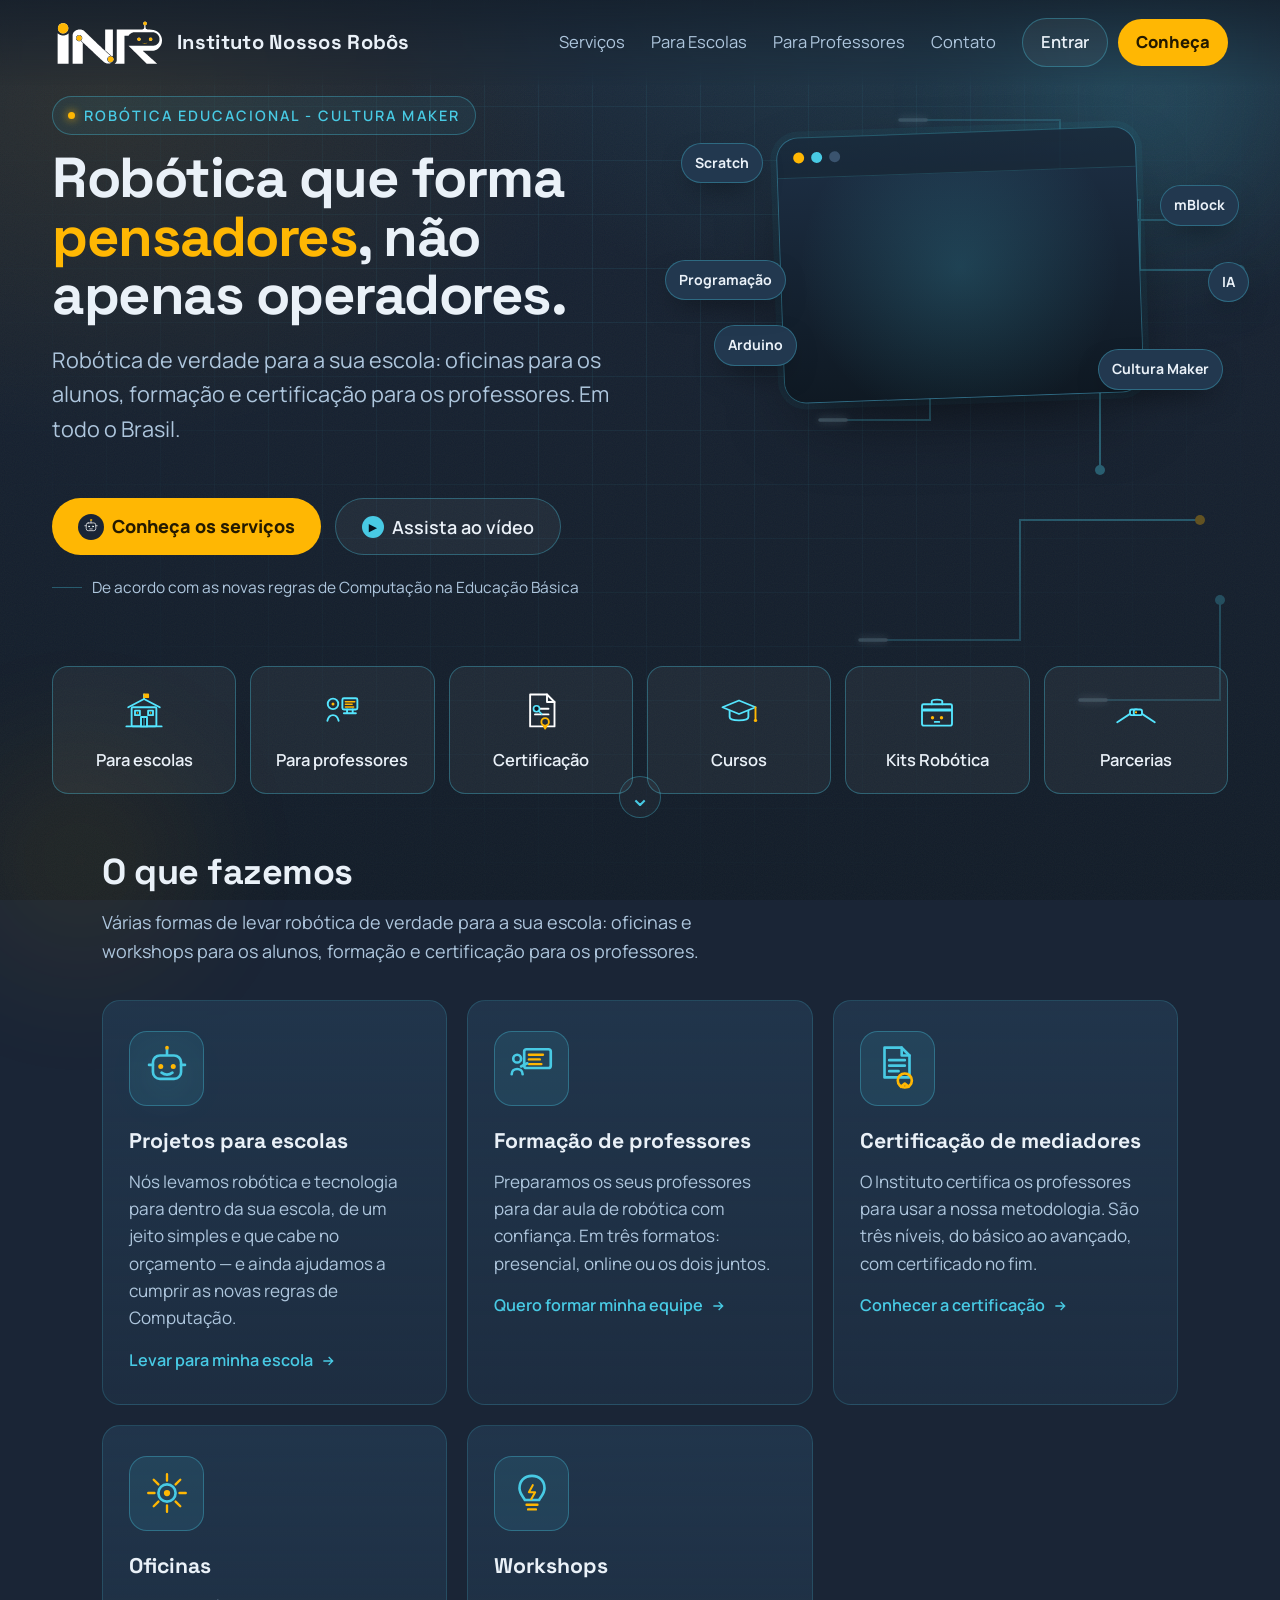
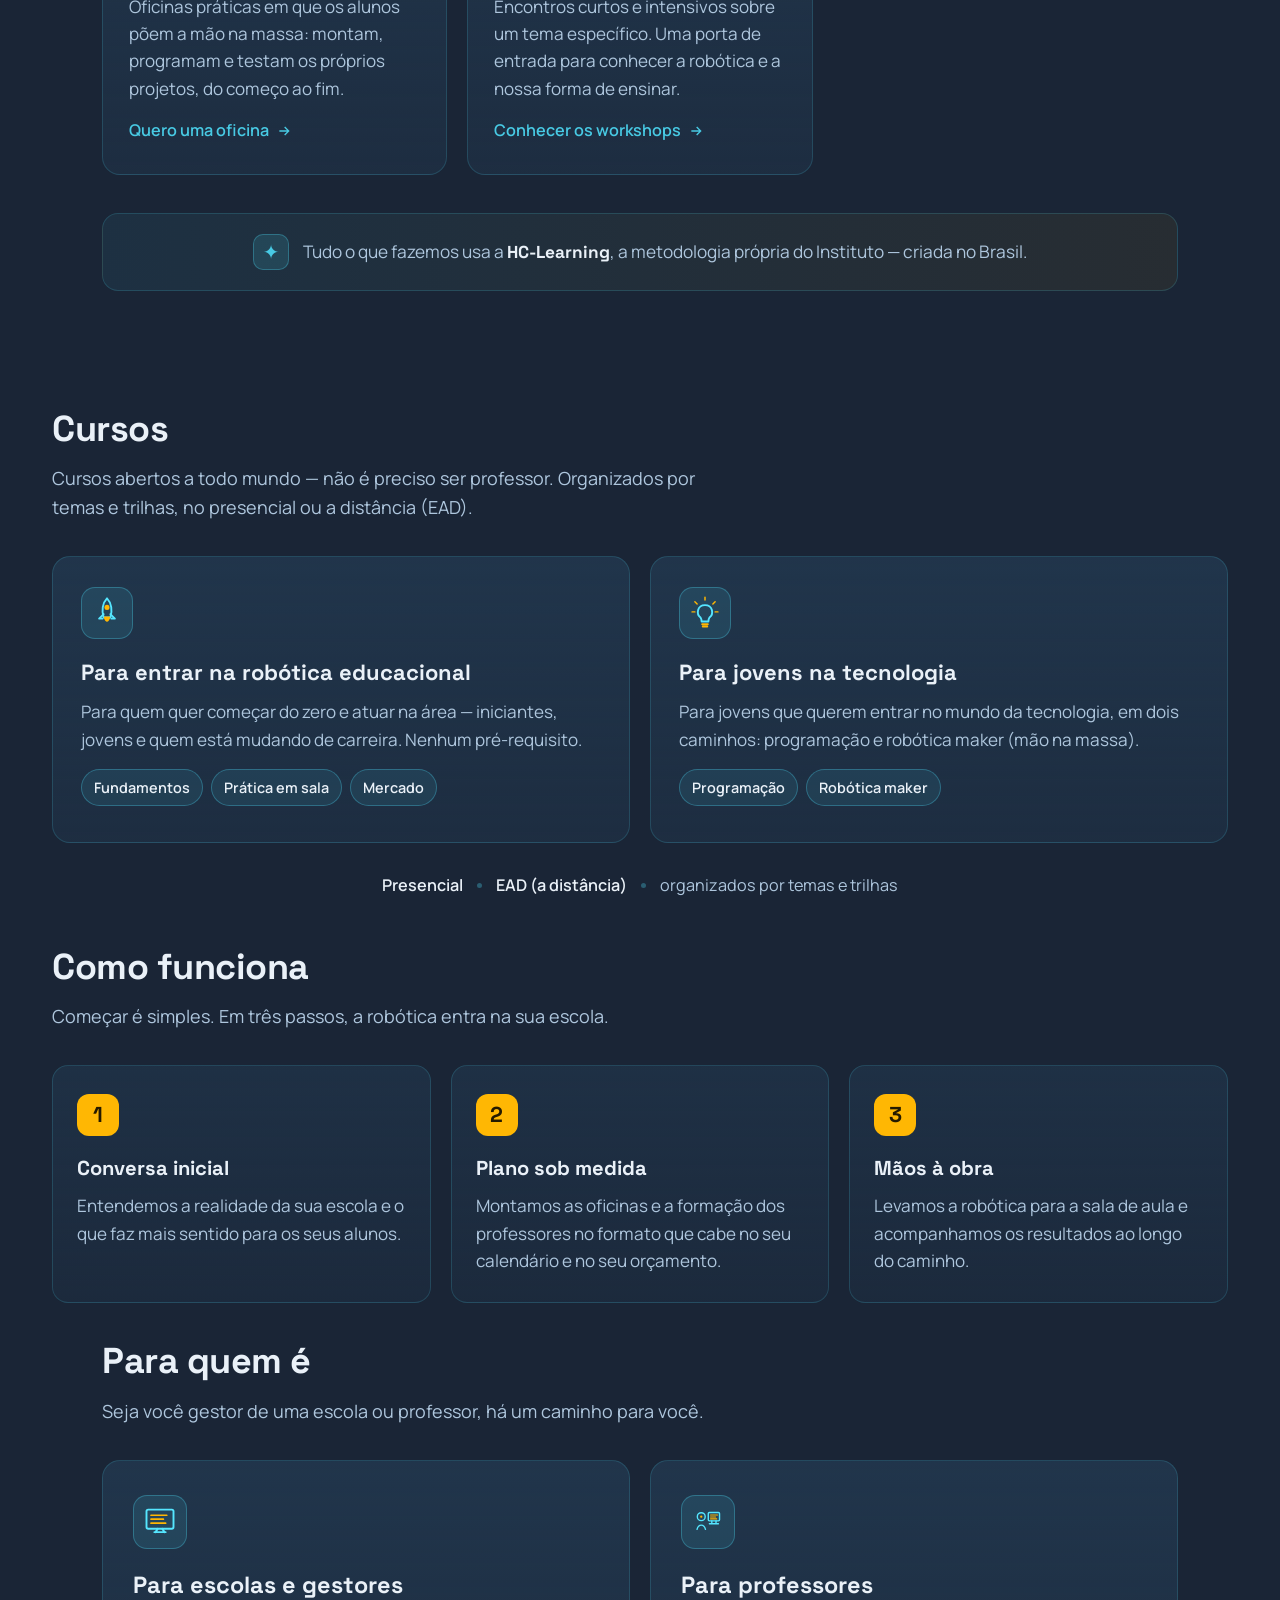
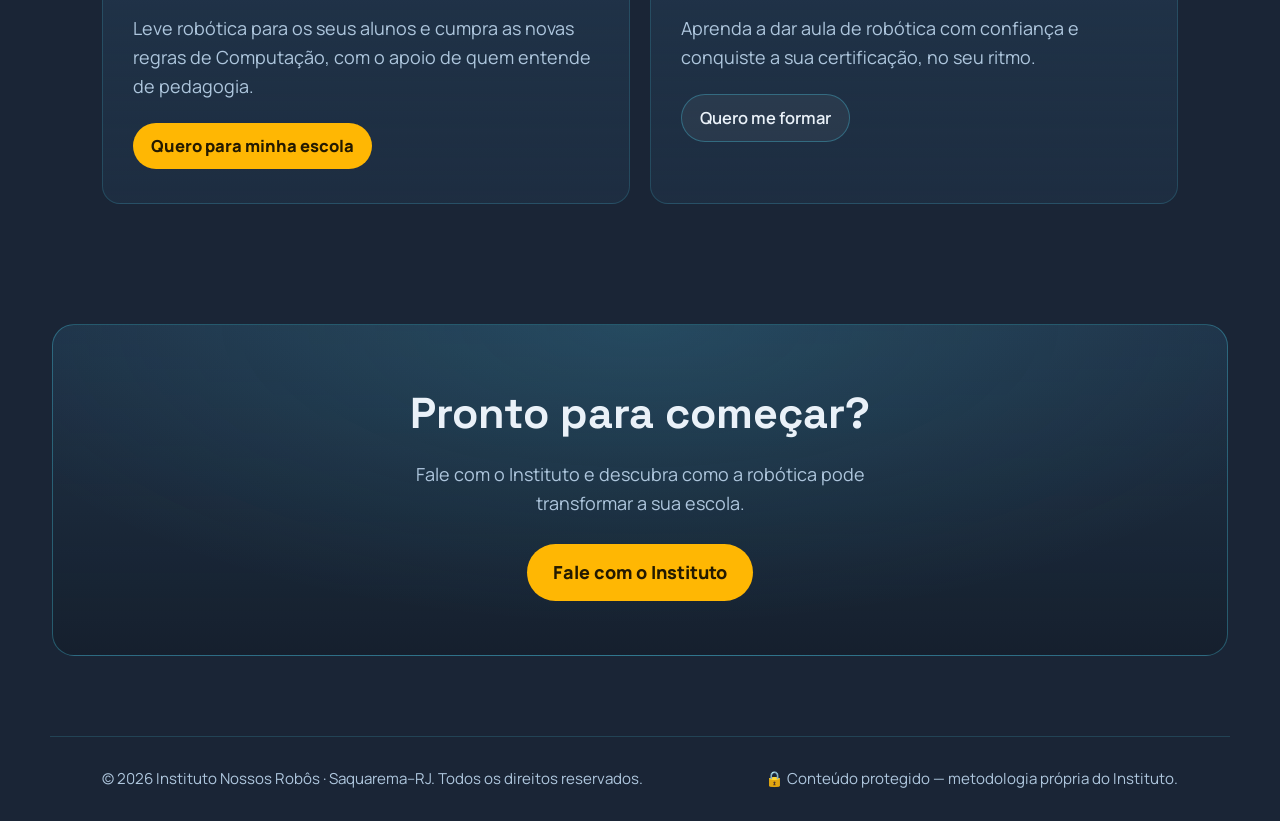
==== commit 254c3eff: "Add files via upload" ====
--- a/home.html
+++ b/home.html
@@ -194,7 +194,7 @@
 h1 .grad{color:var(--ouro);animation:wordPulse 2.8s ease-in-out infinite}
 @keyframes wordPulse{0%,100%{color:#FFFFFF}50%{color:var(--ouro)}}
 .sub{margin-top:22px;max-width:54ch;font-size:clamp(1.05rem,1.7vw,1.2rem);color:var(--muted)}
-.hero-cta{margin-top:34px;display:flex;flex-wrap:wrap;gap:14px}
+.hero-cta{margin-top:72px;display:flex;flex-wrap:wrap;gap:14px}
 .btn.lg{padding:14px 26px;font-size:1rem}
 .play-ic{width:22px;height:22px;border-radius:50%;background:var(--turq);color:#04121f;
   display:grid;place-items:center;font-size:.6rem}
@@ -429,7 +429,7 @@
   .hero-chips{grid-area:chips;margin-top:36px;grid-template-columns:repeat(6,minmax(0,1fr));max-width:none;width:100%}
   .hero-copy h1{font-size:clamp(2.5rem,4.4vw,3.6rem);margin-top:14px}
   .hero-copy .sub{margin-top:18px}
-  .hero-cta{margin-top:24px}
+  .hero-cta{margin-top:52px}
 }
 @media (max-width:880px){
   .hero{min-height:100svh}
@@ -571,7 +571,7 @@
       <span class="float-chip c-f"><a class="fc-link" href="ia.html">IA</a></span>
     </div>
       <div class="hero-chips reveal d5">
-        <span class="chip">
+        <a class="chip" href="para-escolas.html">
           <svg class="ic-escola" viewBox="0 0 256 256" fill="none" stroke="#55E6FF" stroke-width="10" stroke-linecap="round" stroke-linejoin="round">
             <path d="M34 210 H222"/>
             <path d="M44 108 L128 64 L212 108"/>
@@ -586,7 +586,7 @@
             <path d="M128 160 V210" stroke-width="4"/>
           </svg>
           <span>Para escolas</span>
-        </span>
+        </a>
         <span class="chip">
           <svg class="ic-prof" viewBox="0 0 256 256" fill="none" stroke="#55E6FF" stroke-width="10" stroke-linecap="round" stroke-linejoin="round">
             <circle cx="80" cy="90" r="28"/>
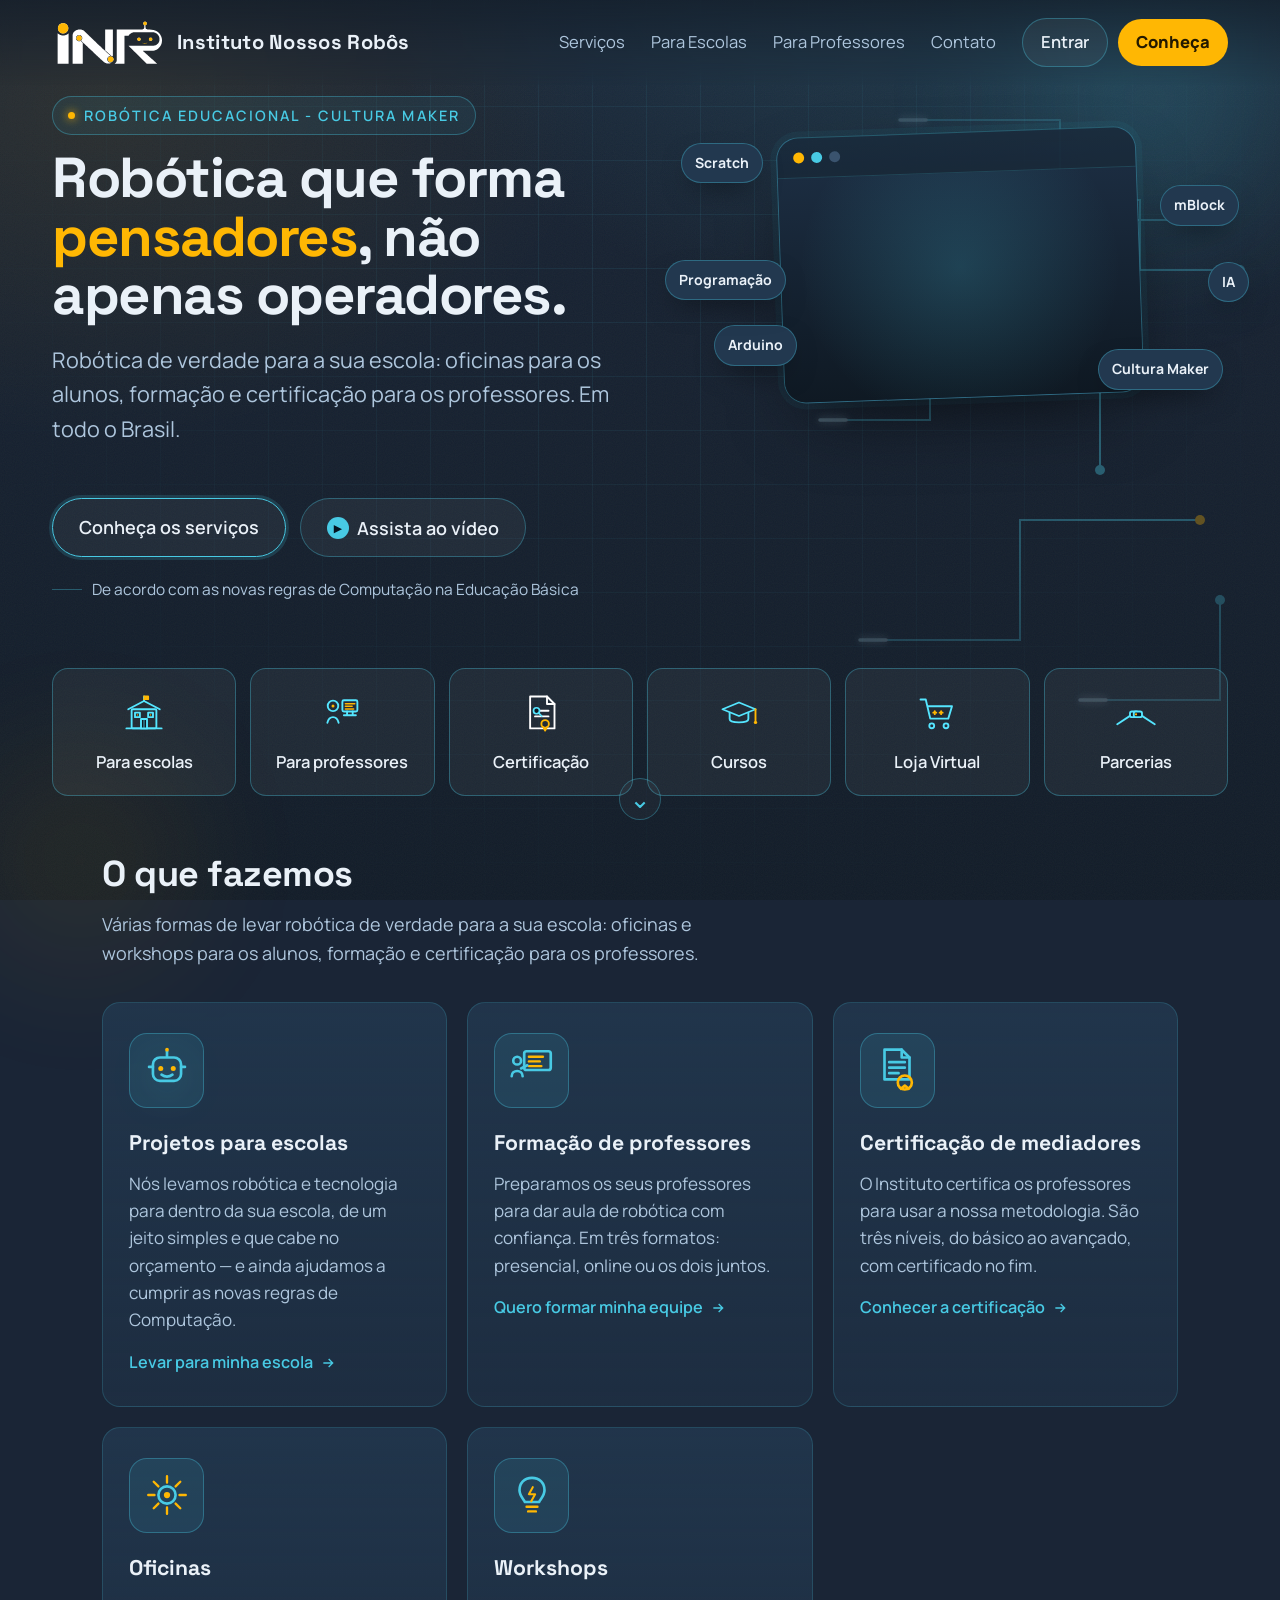
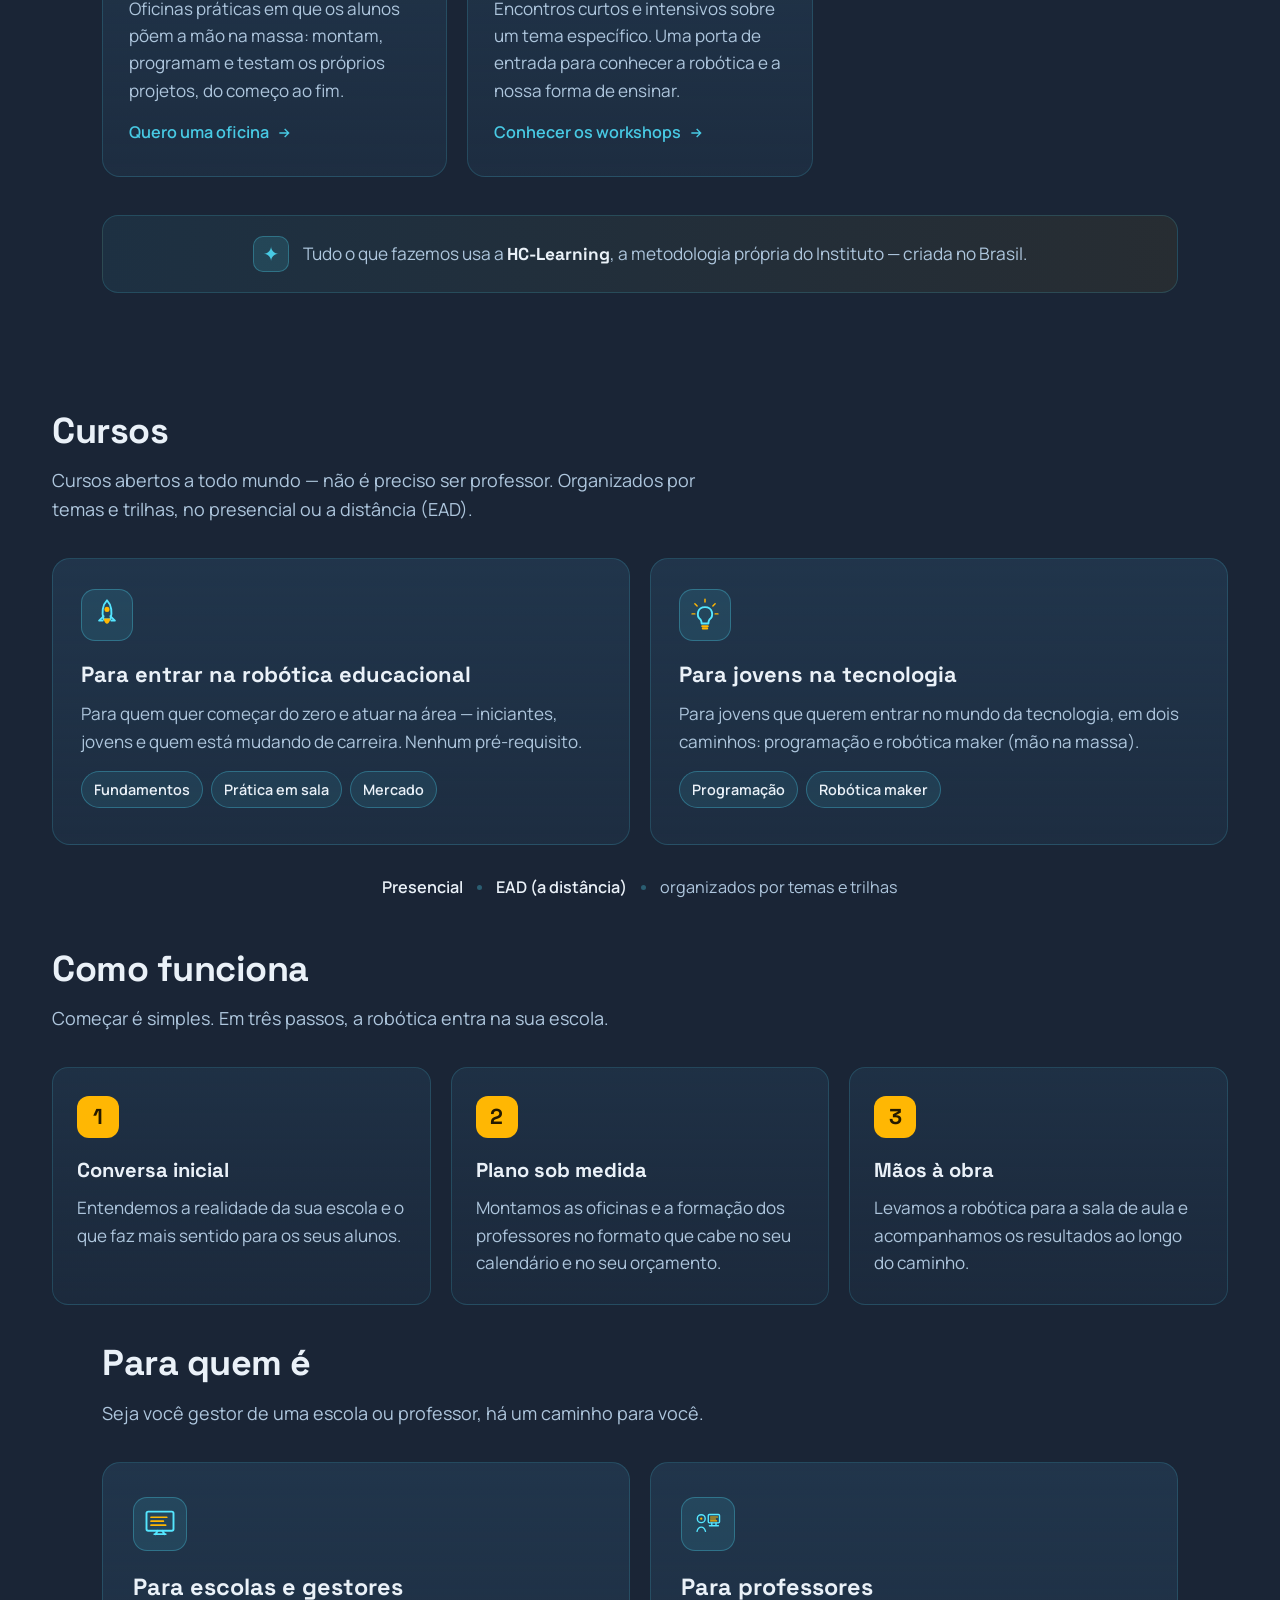
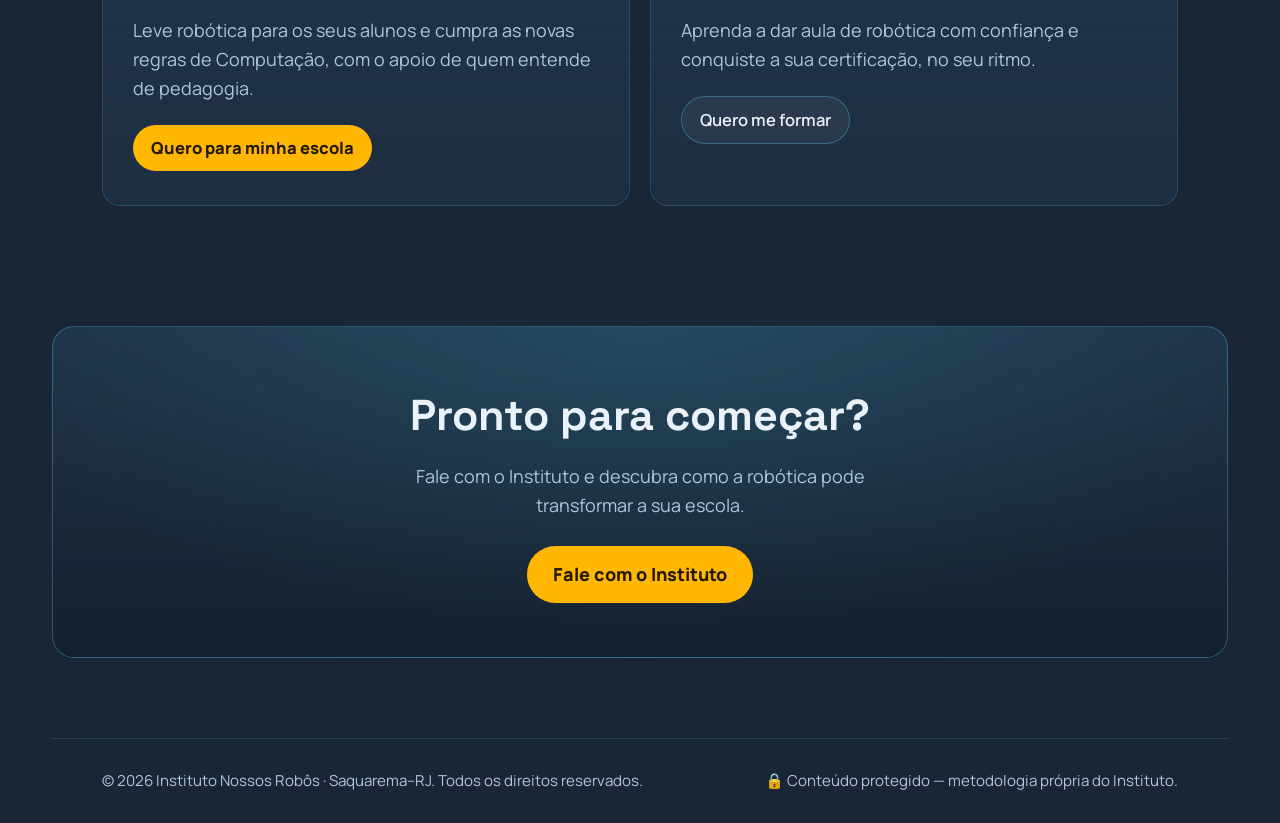
==== commit 02cd4407: "Add files via upload" ====
--- a/home.html
+++ b/home.html
@@ -172,6 +172,9 @@
 a,.btn,.fc-link,button{-webkit-tap-highlight-color:transparent}
 .btn:active{transform:translateY(2px) scale(.99);box-shadow:none}
 .btn.primary:active{transform:translateY(2px) scale(.99);box-shadow:0 4px 14px rgba(255,183,3,.28)}
+/* botão principal: destaque turquesa fixo (borda azul) */
+.btn.feature{border-color:var(--turq);box-shadow:0 0 0 3px rgba(72,202,228,.16)}
+.btn.feature:hover{box-shadow:0 0 0 4px rgba(72,202,228,.22);transform:translateY(-1px)}
 .nav-cta{display:flex;gap:10px;align-items:center}
 .menu-links{display:flex;gap:26px;align-items:center}
 
@@ -232,8 +235,10 @@
 @keyframes lupaPan{0%{transform:translate(0,0)}50%{transform:translate(34px,26px)}100%{transform:translate(0,0)}}
 .ic-cursos .tassel{transform-box:view-box;transform-origin:216px 108px;animation:tasselSwing 3s ease-in-out infinite}
 @keyframes tasselSwing{0%,100%{transform:rotate(7deg)}50%{transform:rotate(-7deg)}}
-.ic-kit .kit-lid{transform-box:view-box;transform-origin:48px 122px;animation:lidOpen 2.6s ease-in-out infinite}
-@keyframes lidOpen{0%,100%{transform:rotate(0deg)}45%,60%{transform:rotate(-26deg)}}
+.ic-loja{transform-box:view-box;transform-origin:124px 130px;animation:cartRoll 3s ease-in-out infinite}
+@keyframes cartRoll{0%,100%{transform:translateX(0)}50%{transform:translateX(8px)}}
+.ic-loja .cart-items{animation:cartItems 2.4s ease-in-out infinite}
+@keyframes cartItems{0%,100%{opacity:.35}50%{opacity:1}}
 .ic-shake .hand-l{transform-box:view-box;animation:shakeL 2.2s ease-in-out infinite}
 .ic-shake .hand-r{transform-box:view-box;animation:shakeR 2.2s ease-in-out infinite}
 @keyframes shakeL{0%,100%{transform:translateX(-16px)}45%,60%{transform:translateX(0)}}
@@ -245,8 +250,9 @@
   background:linear-gradient(180deg,rgba(34,56,79,.92),rgba(19,29,41,.88));overflow:hidden;transform:rotate(-2deg);
   box-shadow:0 30px 80px -30px rgba(0,0,0,.7),0 0 0 6px rgba(72,202,228,.05)}
 .screen-top{display:flex;gap:7px;padding:14px 16px;border-bottom:1px solid var(--line);background:rgba(0,0,0,.22)}
-.dotr{width:11px;height:11px;border-radius:50%;background:#3a536e}
-.dotr:nth-child(1){background:var(--ouro)} .dotr:nth-child(2){background:var(--turq)}
+.dotr{width:11px;height:11px;border-radius:50%;background:#3a536e;animation:dotrBlink 2.4s ease-in-out infinite}
+.dotr:nth-child(1){background:var(--ouro);animation-delay:0s} .dotr:nth-child(2){background:var(--turq);animation-delay:.4s} .dotr:nth-child(3){animation-delay:.8s}
+@keyframes dotrBlink{0%,100%{opacity:.45;box-shadow:none}12%{opacity:1;box-shadow:0 0 10px currentColor}30%{opacity:.45;box-shadow:none}}
 .screen-body{padding:32px 26px;display:grid;gap:24px;place-items:center}
 .robot{font-size:5rem;line-height:1;filter:drop-shadow(0 12px 26px rgba(72,202,228,.35))}
 .bars{width:100%;display:grid;gap:12px}
@@ -528,7 +534,7 @@
     <div class="menu-links">
       <a class="link" href="#servicos">Serviços</a>
       <a class="link" href="para-escolas.html">Para Escolas</a>
-      <a class="link" href="#">Para Professores</a>
+      <a class="link" href="para-professores.html">Para Professores</a>
       <a class="link" href="#">Contato</a>
     </div>
     <div class="nav-cta">
@@ -547,7 +553,7 @@
       <h1 class="reveal d2">Robótica que forma <span class="grad">pensadores</span>, não apenas operadores.</h1>
       <p class="sub reveal d3">Robótica de verdade para a sua escola: oficinas para os alunos, formação e certificação para os professores. Em todo o Brasil.</p>
       <div class="hero-cta reveal d4">
-        <a class="btn primary lg" href="#servicos"><img class="bi" src="[data-uri]" alt=""> Conheça os serviços</a>
+        <a class="btn lg feature" href="servicos.html">Conheça os serviços</a>
         <button class="btn lg js-open-video"><span class="play-ic">▶</span> Assista ao vídeo</button>
       </div>
       <div class="trust reveal d6"><span class="ln"></span> De acordo com as novas regras de Computação na Educação Básica</div>
@@ -587,7 +593,7 @@
           </svg>
           <span>Para escolas</span>
         </a>
-        <span class="chip">
+        <a class="chip" href="para-professores.html">
           <svg class="ic-prof" viewBox="0 0 256 256" fill="none" stroke="#55E6FF" stroke-width="10" stroke-linecap="round" stroke-linejoin="round">
             <circle cx="80" cy="90" r="28"/>
             <circle cx="80" cy="90" r="8" fill="#FFB703" stroke="none"/>
@@ -601,8 +607,8 @@
             </g>
           </svg>
           <span>Para professores</span>
-        </span>
-        <span class="chip">
+        </a>
+        <a class="chip" href="certificacao.html">
           <svg class="ic-cert" viewBox="0 0 256 256" fill="none" stroke="#FFFFFF" stroke-width="10" stroke-linecap="round" stroke-linejoin="round">
             <path d="M70 40 H160 L200 80 V210 H70 Z"/>
             <path d="M160 40 V80 H200"/>
@@ -616,8 +622,8 @@
             </g>
           </svg>
           <span>Certificação</span>
-        </span>
-        <span class="chip">
+        </a>
+        <a class="chip" href="cursos.html">
           <svg class="ic-cursos" viewBox="0 0 256 256" fill="none" stroke="#55E6FF" stroke-width="10" stroke-linecap="round" stroke-linejoin="round">
             <path d="M40 108 L128 72 L216 108 L128 144 Z"/>
             <path d="M78 126 V160 C78 184, 178 184, 178 160 V126"/>
@@ -627,21 +633,22 @@
             </g>
           </svg>
           <span>Cursos</span>
-        </span>
+        </a>
         <span class="chip">
-          <svg class="ic-kit" viewBox="0 0 256 256" fill="none" stroke="#55E6FF" stroke-width="10" stroke-linecap="round" stroke-linejoin="round">
-            <rect x="48" y="120" width="160" height="86" rx="10"/>
-            <circle cx="104" cy="164" r="9" fill="#FFB703" stroke="none"/>
-            <circle cx="152" cy="164" r="9" fill="#FFB703" stroke="none"/>
-            <path d="M116 186 H140"/>
-            <g class="kit-lid">
-              <rect x="48" y="92" width="160" height="34" rx="8"/>
-              <path d="M100 92 V76 C100 64, 156 64, 156 76 V92"/>
+          <svg class="ic-loja" viewBox="0 0 256 256" fill="none" stroke="#55E6FF" stroke-width="10" stroke-linecap="round" stroke-linejoin="round">
+            <path d="M40 56 H68 L92 158 H188 L208 92 H80"/>
+            <circle class="cart-wheel" cx="100" cy="196" r="13"/>
+            <circle class="cart-wheel" cx="176" cy="196" r="13"/>
+            <g class="cart-items" stroke="#FFB703">
+              <line x1="116" y1="118" x2="116" y2="134"/>
+              <line x1="108" y1="126" x2="124" y2="126"/>
+              <line x1="150" y1="118" x2="150" y2="134"/>
+              <line x1="142" y1="126" x2="158" y2="126"/>
             </g>
           </svg>
-          <span>Kits Robótica</span>
+          <span>Loja Virtual</span>
         </span>
-        <span class="chip">
+        <a class="chip" href="parcerias.html">
           <svg class="ic-shake" viewBox="0 0 256 256" fill="none" stroke="#55E6FF" stroke-width="10" stroke-linecap="round" stroke-linejoin="round">
             <g class="hand-l">
               <path d="M28 188 L104 138"/>
@@ -654,7 +661,7 @@
             <circle cx="128" cy="135" r="6" fill="#FFB703" stroke="none"/>
           </svg>
           <span>Parcerias</span>
-        </span>
+        </a>
       </div>
   </div>
 
@@ -678,14 +685,14 @@
       <div class="ic"><svg class="ic-teacher" viewBox="0 0 64 64" fill="none" stroke="#48CAE4" stroke-width="3.4" stroke-linecap="round" stroke-linejoin="round"><rect x="22" y="8" width="34" height="24" rx="3"/><path class="ln l1" d="M28 15 H46" stroke="#FFB703" stroke-width="3"/><path class="ln l2" d="M28 21 H42" stroke="#FFB703" stroke-width="3"/><path class="ln l3" d="M28 27 H44" stroke="#FFB703" stroke-width="3"/><circle cx="13" cy="20" r="5"/><path d="M6 40 C6 31, 20 31, 20 40"/><path d="M18 30 L26 26"/></svg></div>
       <h3>Formação de professores</h3>
       <p>Preparamos os seus professores para dar aula de robótica com confiança. Em três formatos: presencial, online ou os dois juntos.</p>
-      <span class="more">Quero formar minha equipe <svg width="16" height="16" viewBox="0 0 24 24" fill="none" stroke="currentColor" stroke-width="2"><path d="M5 12h14M13 6l6 6-6 6"/></svg></span>
+      <a class="more" href="para-professores.html">Quero formar minha equipe <svg width="16" height="16" viewBox="0 0 24 24" fill="none" stroke="currentColor" stroke-width="2"><path d="M5 12h14M13 6l6 6-6 6"/></svg></a>
     </article>
 
     <article class="card reveal d3">
       <div class="ic"><svg class="ic-cert2" viewBox="0 0 64 64" fill="none" stroke="#48CAE4" stroke-width="3.4" stroke-linecap="round" stroke-linejoin="round"><path d="M16 6 H38 L48 16 V44 H16 Z"/><path d="M38 6 V16 H48"/><path d="M22 22 H42 M22 29 H42 M22 36 H34"/><g class="seal"><circle cx="42" cy="48" r="9" fill="none" stroke="#FFB703"/><path d="M37 56 L42 52 L47 56" stroke="#FFB703"/></g></svg></div>
       <h3>Certificação de mediadores</h3>
       <p>O Instituto certifica os professores para usar a nossa metodologia. São três níveis, do básico ao avançado, com certificado no fim.</p>
-      <span class="more">Conhecer a certificação <svg width="16" height="16" viewBox="0 0 24 24" fill="none" stroke="currentColor" stroke-width="2"><path d="M5 12h14M13 6l6 6-6 6"/></svg></span>
+      <a class="more" href="certificacao.html">Conhecer a certificação <svg width="16" height="16" viewBox="0 0 24 24" fill="none" stroke="currentColor" stroke-width="2"><path d="M5 12h14M13 6l6 6-6 6"/></svg></a>
     </article>
 
     <article class="card reveal d4">
@@ -777,7 +784,7 @@
       <div class="ic"><svg class="ic-prof" viewBox="0 0 256 256" fill="none" stroke="#55E6FF" stroke-width="10" stroke-linecap="round" stroke-linejoin="round"><circle cx="80" cy="90" r="28"/><circle cx="80" cy="90" r="8" fill="#FFB703" stroke="none"/><path d="M50 180 C60 140, 100 140, 110 180"/><rect x="130" y="60" width="80" height="60" rx="8"/><path d="M155 120 V140 M185 120 V140 M138 140 H202"/><g stroke="#FFB703" stroke-width="8"><line class="scrl s1" x1="146" y1="78" x2="196" y2="78"/><line class="scrl s2" x1="146" y1="92" x2="182" y2="92"/><line class="scrl s3" x1="146" y1="106" x2="190" y2="106"/></g></svg></div>
       <h3>Para professores</h3>
       <p>Aprenda a dar aula de robótica com confiança e conquiste a sua certificação, no seu ritmo.</p>
-      <a class="btn" href="#contato">Quero me formar</a>
+      <a class="btn" href="para-professores.html">Quero me formar</a>
     </article>
   </div>
 </section>
